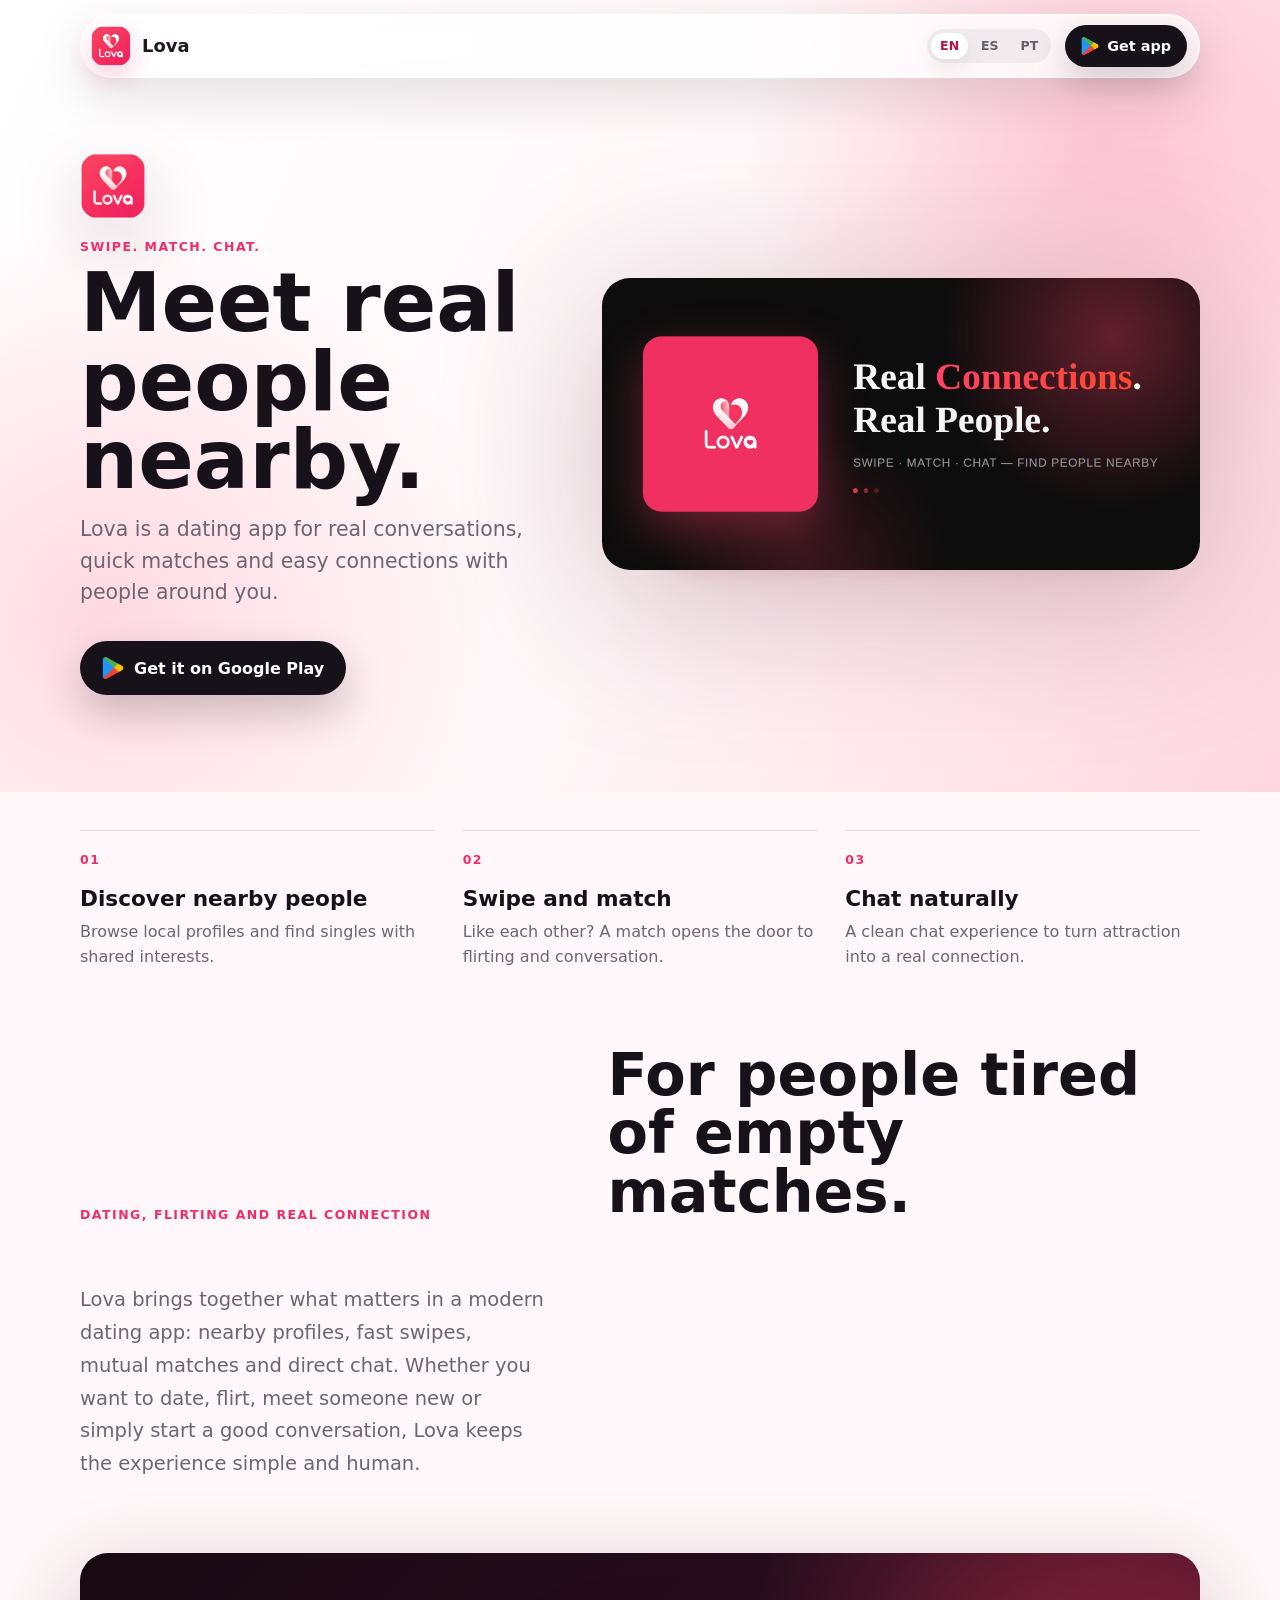
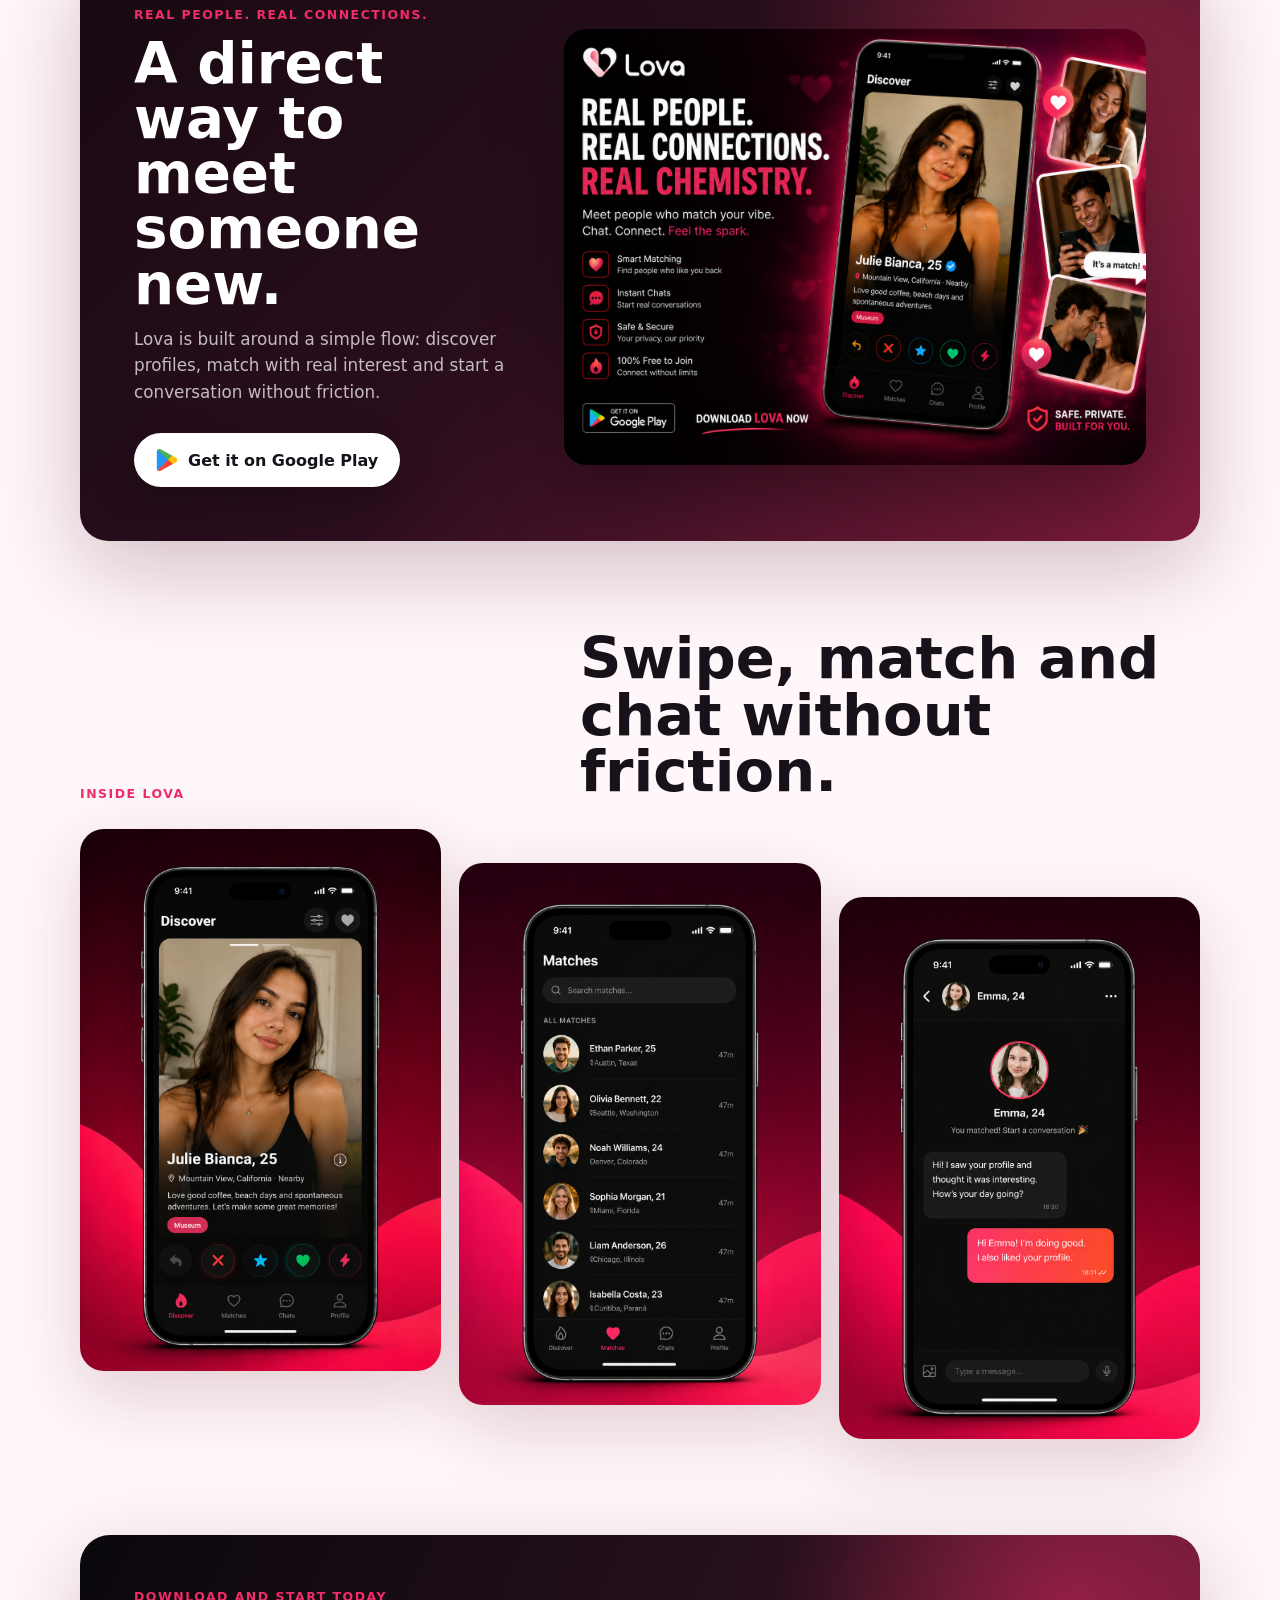
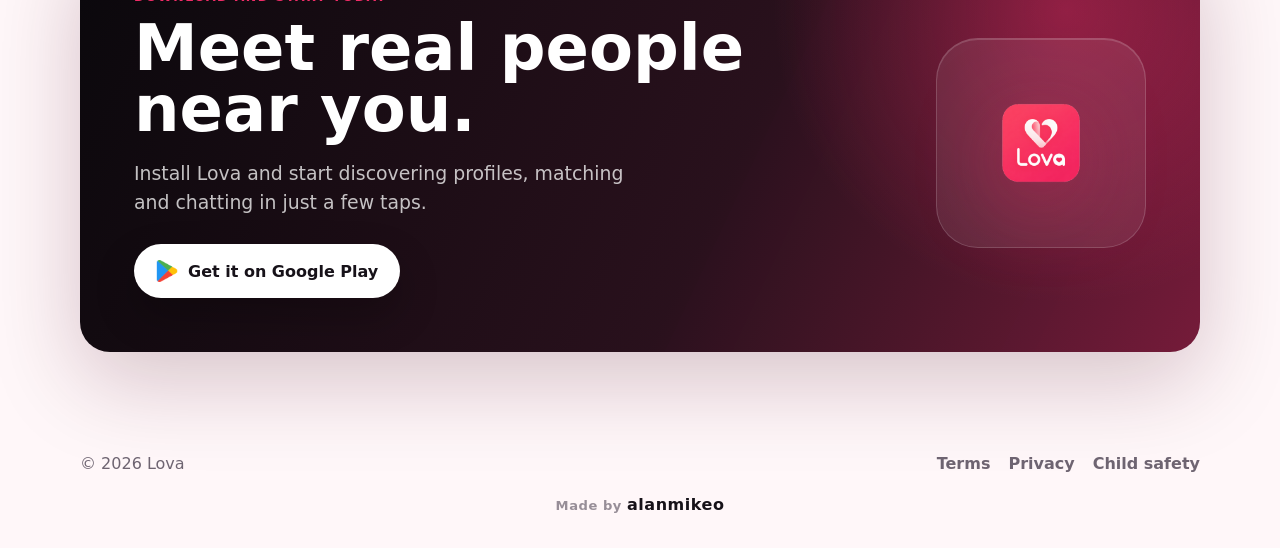
==== index.html @ 3b3c05e1 "first release, seo, clean design and multi-language" ====
<!doctype html>
<html lang="en">
  <head>
    <meta charset="utf-8" />
    <meta name="viewport" content="width=device-width, initial-scale=1" />
    <title>Lova | Dating app to meet people nearby</title>
    <meta
      name="description"
      content="Lova is a dating app to meet people nearby: swipe, match, chat and start real conversations with people who match your vibe."
    />
    <meta name="robots" content="index, follow, max-image-preview:large" />
    <meta name="googlebot" content="index, follow, max-image-preview:large" />
    <meta name="author" content="alanmikeo" />
    <meta name="application-name" content="Lova" />
    <meta name="apple-mobile-web-app-title" content="Lova" />
    <meta name="format-detection" content="telephone=no" />
    <link rel="canonical" href="https://alanmikeo.github.io/lova-dating/" />
    <link rel="alternate" hreflang="x-default" href="https://alanmikeo.github.io/lova-dating/" />
    <link rel="alternate" hreflang="en" href="https://alanmikeo.github.io/lova-dating/" />
    <link rel="alternate" hreflang="es" href="https://alanmikeo.github.io/lova-dating/es/" />
    <link rel="alternate" hreflang="pt-BR" href="https://alanmikeo.github.io/lova-dating/pt-br/" />
    <link rel="sitemap" type="application/xml" href="https://alanmikeo.github.io/lova-dating/sitemap.xml" />
    <link rel="icon" href="lova-imgs/logo.png" />
    <link rel="apple-touch-icon" href="lova-imgs/logo.png" />
    <meta property="og:site_name" content="Lova" />
    <meta property="og:title" content="Lova | Dating app to meet people nearby" />
    <meta
      property="og:description"
      content="A dating app with swipe, match and chat to meet people nearby and start real conversations."
    />
    <meta property="og:url" content="https://alanmikeo.github.io/lova-dating/" />
    <meta property="og:image" content="https://alanmikeo.github.io/lova-dating/lova-imgs/card.png" />
    <meta property="og:image:alt" content="Lova dating app with swipe, match and chat" />
    <meta property="og:locale" content="en_US" />
    <meta property="og:type" content="website" />
    <meta name="twitter:card" content="summary_large_image" />
    <meta name="twitter:title" content="Lova | Dating app to meet people nearby" />
    <meta
      name="twitter:description"
      content="Swipe, match and chat in a dating app built to meet real people nearby."
    />
    <meta name="twitter:image" content="https://alanmikeo.github.io/lova-dating/lova-imgs/card.png" />
    <meta name="theme-color" content="#f22c68" />
    <link rel="stylesheet" href="styles.css" />
    <script type="application/ld+json">
      {
        "@context": "https://schema.org",
        "@graph": [
          {
            "@type": "WebSite",
            "@id": "https://alanmikeo.github.io/lova-dating/#website",
            "url": "https://alanmikeo.github.io/lova-dating/",
            "name": "Lova",
            "inLanguage": "en",
            "description": "Official landing page for Lova, a dating app to meet people nearby."
          },
          {
            "@type": "Organization",
            "@id": "https://alanmikeo.github.io/lova-dating/#organization",
            "name": "Lova",
            "url": "https://alanmikeo.github.io/lova-dating/",
            "logo": "https://alanmikeo.github.io/lova-dating/lova-imgs/logo.png",
            "sameAs": [
              "https://play.google.com/store/apps/details?id=com.alanmikeo.lova"
            ]
          },
          {
            "@type": "SoftwareApplication",
            "@id": "https://alanmikeo.github.io/lova-dating/#app",
            "name": "Lova",
            "operatingSystem": "Android",
            "applicationCategory": "SocialNetworkingApplication",
            "applicationSubCategory": "Dating app",
            "url": "https://alanmikeo.github.io/lova-dating/",
            "downloadUrl": "https://play.google.com/store/apps/details?id=com.alanmikeo.lova",
            "installUrl": "https://play.google.com/store/apps/details?id=com.alanmikeo.lova",
            "image": "https://alanmikeo.github.io/lova-dating/lova-imgs/card.png",
            "screenshot": [
              "https://alanmikeo.github.io/lova-dating/lova-imgs/swipe%20phone.png",
              "https://alanmikeo.github.io/lova-dating/lova-imgs/matches%20phone.png",
              "https://alanmikeo.github.io/lova-dating/lova-imgs/chat%20phone.png"
            ],
            "description": "Lova is a dating app to meet people nearby, swipe, match and chat with people who match your vibe.",
            "keywords": "dating app, relationship app, meet people nearby, swipe, match, chat, flirt, real connections, people nearby",
            "isAccessibleForFree": true,
            "offers": {
              "@type": "Offer",
              "price": "0",
              "priceCurrency": "USD",
              "availability": "https://schema.org/InStock",
              "url": "https://play.google.com/store/apps/details?id=com.alanmikeo.lova"
            },
            "audience": {
              "@type": "PeopleAudience",
              "suggestedMinAge": 18
            }
          },
          {
            "@type": "BreadcrumbList",
            "@id": "https://alanmikeo.github.io/lova-dating/#breadcrumb",
            "itemListElement": [
              {
                "@type": "ListItem",
                "position": 1,
                "name": "Lova",
                "item": "https://alanmikeo.github.io/lova-dating/"
              }
            ]
          }
        ]
      }
    </script>
  </head>
  <body>
    <header class="site-header">
      <div class="nav-shell">
        <div class="brand" aria-label="Lova">
          <img src="lova-imgs/logo.png" alt="Lova" />
          <span>Lova</span>
        </div>

        <nav class="header-languages" aria-label="Language options">
          <span>EN</span>
          <a href="https://alanmikeo.github.io/lova-dating/es/">ES</a>
          <a href="https://alanmikeo.github.io/lova-dating/pt-br/">PT</a>
        </nav>

        <a
          class="header-cta"
          href="https://play.google.com/store/apps/details?id=com.alanmikeo.lova"
          rel="noopener noreferrer"
        >
          <img src="lova-imgs/google-play.png" alt="" />
          <span>Get app</span>
        </a>
      </div>
    </header>

    <main>
      <section class="hero" aria-labelledby="hero-title">
        <div class="hero-inner">
          <div class="hero-content">
            <img class="hero-logo" src="lova-imgs/logo.png" alt="Lova dating app" />
            <p class="eyebrow">Swipe. Match. Chat.</p>
            <h1 id="hero-title">Meet real people nearby.</h1>
            <p class="hero-copy">
              Lova is a dating app for real conversations, quick matches and
              easy connections with people around you.
            </p>

            <div class="hero-actions" aria-label="Primary actions">
              <a
                class="store-button"
                href="https://play.google.com/store/apps/details?id=com.alanmikeo.lova"
                rel="noopener noreferrer"
              >
                <img class="play-mark" src="lova-imgs/google-play.png" alt="" />
                Get it on Google Play
              </a>
            </div>
          </div>

          <div class="hero-showcase" aria-hidden="true">
            <img src="lova-imgs/banner.png" alt="" />
          </div>
        </div>
      </section>

      <section class="proof" aria-label="App overview">
        <div>
          <span>01</span>
          <h2>Discover nearby people</h2>
          <p>Browse local profiles and find singles with shared interests.</p>
        </div>
        <div>
          <span>02</span>
          <h2>Swipe and match</h2>
          <p>Like each other? A match opens the door to flirting and conversation.</p>
        </div>
        <div>
          <span>03</span>
          <h2>Chat naturally</h2>
          <p>A clean chat experience to turn attraction into a real connection.</p>
        </div>
      </section>

      <section class="seo-strip" aria-labelledby="seo-title">
        <p class="eyebrow">Dating, flirting and real connection</p>
        <h2 id="seo-title">For people tired of empty matches.</h2>
        <p>
          Lova brings together what matters in a modern dating app: nearby
          profiles, fast swipes, mutual matches and direct chat. Whether you
          want to date, flirt, meet someone new or simply start a good
          conversation, Lova keeps the experience simple and human.
        </p>
      </section>

      <section class="promo-card" aria-labelledby="promo-title">
        <div class="promo-copy">
          <p class="eyebrow">Real people. Real connections.</p>
          <h2 id="promo-title">A direct way to meet someone new.</h2>
          <p>
            Lova is built around a simple flow: discover profiles, match with
            real interest and start a conversation without friction.
          </p>
          <a
            class="store-button store-button-light"
            href="https://play.google.com/store/apps/details?id=com.alanmikeo.lova"
            rel="noopener noreferrer"
          >
            <img class="play-mark" src="lova-imgs/google-play.png" alt="" />
            Get it on Google Play
          </a>
        </div>

        <img
          class="promo-image"
          src="lova-imgs/card.png"
          alt="Promotional card for Lova, a dating app with swipe, match and chat"
          loading="lazy"
        />
      </section>

      <section class="screens" aria-label="Lova app screens">
        <div class="section-title">
          <p>Inside Lova</p>
          <h2>Swipe, match and chat without friction.</h2>
        </div>

        <div class="screen-row">
          <img src="lova-imgs/swipe phone.png" alt="Swipe screen to discover people nearby on Lova" loading="lazy" />
          <img src="lova-imgs/matches phone.png" alt="Matches screen in the Lova dating app" loading="lazy" />
          <img src="lova-imgs/chat phone.png" alt="Chat screen to talk with matches on Lova" loading="lazy" />
        </div>
      </section>

      <section class="final-cta" aria-labelledby="final-title">
        <div class="final-cta-inner">
          <div class="final-copy">
            <p class="eyebrow">Download and start today</p>
            <h2 id="final-title">Meet real people near you.</h2>
            <p>
              Install Lova and start discovering profiles, matching and
              chatting in just a few taps.
            </p>

            <a
              class="store-button store-button-light"
              href="https://play.google.com/store/apps/details?id=com.alanmikeo.lova"
              rel="noopener noreferrer"
            >
              <img class="play-mark" src="lova-imgs/google-play.png" alt="" />
              Get it on Google Play
            </a>
          </div>

          <div class="final-mark" aria-hidden="true">
            <img src="lova-imgs/nobg.png" alt="" loading="lazy" />
          </div>
        </div>
      </section>
    </main>

    <footer class="site-footer">
      <div class="footer-main">
        <p>© 2026 Lova</p>
        <div class="footer-links">
          <a href="https://alanmikeo.github.io/lova-legal/#terms">Terms</a>
          <a href="https://alanmikeo.github.io/lova-legal/#privacy">Privacy</a>
          <a href="https://alanmikeo.github.io/lova-legal/#child-safety">Child safety</a>
        </div>
      </div>

      <div class="developer-credit">
        <a href="https://alanmikeo.github.io" target="_blank" rel="noopener">
          Made by <span>alanmikeo</span>
        </a>
      </div>

    </footer>
  </body>
</html>
---- styles.css ----
:root {
  color-scheme: light;
  --ink: #171219;
  --muted: #6f6572;
  --paper: #fff7f9;
  --paper-strong: #ffffff;
  --line: rgba(23, 18, 25, 0.12);
  --brand: #f22c68;
  --brand-deep: #b91448;
  --plum: #2a111d;
  --shadow: 0 24px 70px rgba(93, 20, 46, 0.18);
}

* {
  box-sizing: border-box;
}

body {
  margin: 0;
  min-width: 320px;
  background: var(--paper);
  color: var(--ink);
  font-family:
    Inter, ui-sans-serif, system-ui, -apple-system, BlinkMacSystemFont, "Segoe UI",
    sans-serif;
}

img {
  display: block;
  max-width: 100%;
}

a {
  color: inherit;
  text-decoration: none;
}

.site-header {
  position: fixed;
  top: 0;
  right: 0;
  left: 0;
  z-index: 20;
  width: min(1120px, calc(100% - 32px));
  margin: 14px auto 0;
}

.brand,
.nav-shell,
.header-languages,
.header-cta,
.hero-actions,
.footer-main,
.footer-links {
  display: flex;
  align-items: center;
}

.nav-shell {
  justify-content: space-between;
  gap: 14px;
  min-height: 64px;
  padding: 10px 12px 10px 10px;
  border: 1px solid rgba(255, 255, 255, 0.68);
  border-radius: 999px;
  background: rgba(255, 255, 255, 0.78);
  box-shadow:
    0 18px 52px rgba(23, 18, 25, 0.12),
    inset 0 1px 0 rgba(255, 255, 255, 0.72);
  backdrop-filter: blur(22px);
}

.brand {
  gap: 11px;
  color: #211821;
  font-size: 1.12rem;
  font-weight: 900;
  letter-spacing: 0;
  line-height: 1;
}

.brand img {
  width: 40px;
  height: 40px;
  border-radius: 14px;
  box-shadow: 0 10px 26px rgba(242, 44, 104, 0.24);
}

.header-languages {
  gap: 4px;
  margin-left: auto;
  padding: 4px;
  border-radius: 999px;
  background: rgba(23, 18, 25, 0.055);
}

.header-languages a,
.header-languages span {
  min-width: 34px;
  padding: 7px 9px;
  border-radius: 999px;
  color: rgba(33, 24, 33, 0.66);
  font-size: 0.78rem;
  font-weight: 900;
  line-height: 1;
  text-align: center;
}

.header-languages span {
  background: #fff;
  color: var(--brand-deep);
  box-shadow: 0 8px 22px rgba(23, 18, 25, 0.08);
}

.header-languages a:hover {
  color: var(--ink);
  background: rgba(255, 255, 255, 0.58);
}

.header-cta {
  gap: 8px;
  min-height: 42px;
  padding: 0 16px;
  border-radius: 999px;
  background: var(--ink);
  color: #fff;
  font-size: 0.9rem;
  font-weight: 900;
  line-height: 1;
  box-shadow: 0 14px 32px rgba(23, 18, 25, 0.18);
  transition:
    transform 180ms ease,
    background 180ms ease;
}

.header-cta:hover {
  transform: translateY(-1px);
  background: var(--plum);
}

.header-cta img {
  width: 18px;
  height: 18px;
  object-fit: contain;
}

.hero {
  position: relative;
  overflow: hidden;
  background:
    radial-gradient(circle at 86% 18%, rgba(242, 44, 104, 0.2), transparent 28%),
    radial-gradient(circle at 8% 78%, rgba(255, 207, 218, 0.76), transparent 30%),
    linear-gradient(115deg, #fff 0%, #fff7f9 54%, #ffd7e1 100%);
}

.hero-inner {
  position: relative;
  display: grid;
  grid-template-columns: minmax(0, 0.86fr) minmax(420px, 1.14fr);
  gap: clamp(34px, 5.5vw, 78px);
  align-items: center;
  width: min(1120px, calc(100% - 32px));
  min-height: 88svh;
  margin: 0 auto;
  padding: 120px 0 64px;
}

.hero-content {
  position: relative;
  z-index: 2;
}

.hero-logo {
  width: 66px;
  height: 66px;
  margin-bottom: 20px;
  border-radius: 20px;
  box-shadow: var(--shadow);
}

.eyebrow,
.proof span,
.section-title p {
  margin: 0;
  color: var(--brand);
  font-size: 0.78rem;
  font-weight: 900;
  letter-spacing: 0.12em;
  text-transform: uppercase;
}

.hero h1 {
  margin: 10px 0 14px;
  max-width: 650px;
  font-size: clamp(3.2rem, 6.4vw, 5.65rem);
  line-height: 0.96;
  letter-spacing: 0;
}

.hero-copy {
  max-width: 500px;
  margin: 0;
  color: var(--muted);
  font-size: clamp(1.04rem, 1.8vw, 1.28rem);
  line-height: 1.55;
}

.hero-showcase {
  position: relative;
  z-index: 1;
  justify-self: end;
  width: min(700px, 100%);
}

.hero-showcase::before {
  position: absolute;
  inset: 8% 4% 0 10%;
  z-index: -1;
  border-radius: 34px;
  background: linear-gradient(135deg, rgba(242, 44, 104, 0.22), rgba(23, 18, 25, 0.06));
  filter: blur(10px);
  content: "";
}

.hero-showcase img {
  width: 100%;
  border-radius: 28px;
  filter: drop-shadow(0 30px 80px rgba(67, 8, 31, 0.24));
}

.hero-actions {
  flex-wrap: wrap;
  gap: 16px;
  margin-top: 32px;
}

.store-button {
  display: inline-flex;
  align-items: center;
  justify-content: center;
  gap: 10px;
  min-height: 54px;
  padding: 0 22px;
  border-radius: 999px;
  background: var(--ink);
  color: #fff;
  font-weight: 850;
  box-shadow: 0 18px 42px rgba(23, 18, 25, 0.22);
  transition:
    transform 180ms ease,
    background 180ms ease;
}

.store-button:hover {
  transform: translateY(-2px);
  background: var(--plum);
}

.play-mark {
  width: 22px;
  height: 22px;
  object-fit: contain;
}

.proof,
.seo-strip,
.promo-card,
.screens,
.site-footer {
  width: min(1120px, calc(100% - 32px));
  margin: 0 auto;
}

.proof {
  display: grid;
  grid-template-columns: repeat(3, minmax(0, 1fr));
  gap: 28px;
  padding: 38px 0 64px;
}

.proof div {
  border-top: 1px solid var(--line);
  padding-top: 18px;
}

.proof h2 {
  margin: 18px 0 8px;
  font-size: 1.35rem;
  letter-spacing: 0;
}

.proof p {
  margin: 0;
  color: var(--muted);
  line-height: 1.58;
}

.seo-strip {
  display: grid;
  grid-template-columns: minmax(0, 0.88fr) minmax(0, 1.12fr);
  gap: clamp(24px, 5vw, 62px);
  align-items: end;
  padding: 0 0 72px;
}

.seo-strip h2 {
  margin: 12px 0 0;
  font-size: clamp(2.1rem, 4.6vw, 4.35rem);
  line-height: 1;
  letter-spacing: 0;
}

.seo-strip p:last-child {
  margin: 0;
  color: var(--muted);
  font-size: clamp(1.02rem, 1.8vw, 1.22rem);
  line-height: 1.68;
}

.promo-card {
  display: grid;
  grid-template-columns: minmax(0, 0.78fr) minmax(0, 1.22fr);
  gap: clamp(28px, 5vw, 58px);
  align-items: center;
  margin-bottom: 72px;
  padding: clamp(28px, 5vw, 54px);
  overflow: hidden;
  border-radius: 28px;
  background:
    radial-gradient(circle at 88% 24%, rgba(255, 65, 105, 0.36), transparent 30%),
    linear-gradient(135deg, #170912 0%, #2a0e1d 48%, #f22c68 170%);
  color: #fff;
  box-shadow: 0 28px 90px rgba(67, 8, 31, 0.24);
}

.promo-copy {
  position: relative;
  z-index: 1;
}

.promo-copy h2 {
  max-width: 420px;
  margin: 14px 0 14px;
  font-size: clamp(2.2rem, 4.4vw, 4.25rem);
  line-height: 0.98;
  letter-spacing: 0;
}

.promo-copy p:not(.eyebrow) {
  max-width: 430px;
  margin: 0 0 28px;
  color: rgba(255, 255, 255, 0.72);
  font-size: 1.05rem;
  line-height: 1.58;
}

.store-button-light {
  background: #fff;
  color: var(--ink);
  box-shadow: 0 18px 42px rgba(0, 0, 0, 0.24);
}

.store-button-light:hover {
  background: #fff7f9;
}

.promo-image {
  width: 100%;
  border-radius: 22px;
  box-shadow: 0 30px 80px rgba(0, 0, 0, 0.32);
}

.screens {
  padding: 18px 0 78px;
}

.section-title {
  display: flex;
  align-items: end;
  justify-content: space-between;
  gap: 32px;
  margin-bottom: 28px;
}

.section-title h2 {
  max-width: 620px;
  margin: 0;
  font-size: clamp(2.2rem, 4.5vw, 4.4rem);
  line-height: 0.98;
  letter-spacing: 0;
}

.screen-row {
  display: grid;
  grid-template-columns: repeat(3, minmax(0, 1fr));
  gap: 18px;
}

.screen-row img {
  width: 100%;
  aspect-ratio: 2 / 3;
  border-radius: 24px;
  object-fit: cover;
  box-shadow: var(--shadow);
}

.screen-row img:nth-child(2) {
  margin-top: 34px;
}

.screen-row img:nth-child(3) {
  margin-top: 68px;
}

.final-cta {
  position: relative;
  overflow: hidden;
  width: min(1120px, calc(100% - 32px));
  margin: 18px auto 72px;
  border-radius: 30px;
  background:
    radial-gradient(circle at 88% 18%, rgba(242, 44, 104, 0.42), transparent 28%),
    linear-gradient(115deg, rgba(10, 8, 12, 0.98) 0%, rgba(42, 17, 29, 0.98) 58%, rgba(242, 44, 104, 0.84) 150%),
    #171219;
  color: #fff;
  box-shadow: 0 28px 90px rgba(67, 8, 31, 0.22);
}

.final-cta-inner {
  display: grid;
  grid-template-columns: minmax(0, 1fr) 220px;
  gap: clamp(22px, 4vw, 48px);
  align-items: center;
  padding: clamp(28px, 5vw, 54px);
}

.final-copy {
  position: relative;
  z-index: 1;
}

.final-copy h2 {
  max-width: 680px;
  margin: 14px 0 18px;
  font-size: clamp(2.35rem, 5vw, 4.8rem);
  line-height: 0.96;
  letter-spacing: 0;
}

.final-copy p:not(.eyebrow) {
  max-width: 520px;
  margin: 0 0 26px;
  color: rgba(255, 255, 255, 0.75);
  font-size: clamp(1rem, 1.7vw, 1.18rem);
  line-height: 1.58;
}

.final-mark {
  display: grid;
  place-items: center;
  justify-self: end;
  width: 210px;
  aspect-ratio: 1;
  border: 1px solid rgba(255, 255, 255, 0.16);
  border-radius: 42px;
  background: rgba(255, 255, 255, 0.08);
  box-shadow: inset 0 1px 0 rgba(255, 255, 255, 0.16);
}

.final-mark img {
  width: 78%;
  filter: drop-shadow(0 18px 42px rgba(242, 44, 104, 0.34));
}

.footer-main {
  display: flex;
  align-items: center;
  justify-content: space-between;
  gap: 18px;
}

.site-footer {
  padding: 30px 0 34px;
  color: var(--muted);
}

.footer-main p {
  margin: 0;
}

.footer-links {
  gap: 18px;
  flex-wrap: wrap;
  justify-content: flex-end;
}

.footer-links a {
  color: var(--muted);
  font-weight: 760;
}

.footer-links a:hover,
.developer-credit a:hover span {
  color: var(--ink);
}

.developer-credit {
  margin-top: 22px;
  text-align: center;
}

.developer-credit a {
  color: rgba(111, 101, 114, 0.72);
  font-size: 0.82rem;
  font-weight: 650;
  letter-spacing: 0.04em;
}

.developer-credit span {
  color: var(--ink);
  font-size: medium;
  font-weight: 850;
}

@media (max-width: 860px) {
  .site-header {
    width: min(100% - 24px, 1120px);
    margin-top: 12px;
  }

  .nav-shell {
    gap: 10px;
  }

  .hero-inner {
    grid-template-columns: 1fr;
    gap: 38px;
    min-height: auto;
    padding: 118px 0 58px;
  }

  .hero-showcase {
    justify-self: center;
    width: min(680px, 100%);
  }

  .proof,
  .seo-strip,
  .promo-card,
  .screen-row {
    grid-template-columns: 1fr;
  }

  .proof {
    gap: 22px;
    padding-bottom: 48px;
  }

  .seo-strip {
    padding-bottom: 48px;
  }

  .section-title {
    display: block;
  }

  .section-title p {
    margin-bottom: 12px;
  }

  .promo-card {
    margin-bottom: 54px;
  }

  .screen-row img,
  .screen-row img:nth-child(2),
  .screen-row img:nth-child(3) {
    max-width: 420px;
    margin: 0 auto;
  }

  .final-cta-inner {
    grid-template-columns: 1fr;
  }

  .final-mark {
    justify-self: center;
    width: min(220px, 72%);
  }
}

@media (max-width: 520px) {
  .site-header {
    width: min(100% - 16px, 1120px);
    margin-top: 8px;
  }

  .nav-shell {
    min-height: 54px;
    padding: 8px;
    gap: 8px;
  }

  .brand {
    gap: 8px;
    font-size: 0.96rem;
  }

  .brand img {
    width: 34px;
    height: 34px;
    border-radius: 12px;
  }

  .header-languages {
    gap: 2px;
    padding: 3px;
  }

  .header-languages a,
  .header-languages span {
    min-width: 28px;
    padding: 6px 7px;
    font-size: 0.72rem;
  }

  .header-cta {
    min-height: 38px;
    padding: 0 11px;
    font-size: 0.78rem;
  }

  .header-cta img {
    display: none;
  }

  .hero-inner,
  .proof,
  .seo-strip,
  .promo-card,
  .screens,
  .site-footer {
    width: min(100% - 24px, 1120px);
  }

  .hero-logo {
    width: 62px;
    height: 62px;
    border-radius: 18px;
  }

  .hero h1 {
    font-size: clamp(3.15rem, 15vw, 5rem);
  }

  .hero-copy {
    max-width: 330px;
    font-size: 1.02rem;
  }

  .store-button {
    width: 100%;
  }

  .screens {
    padding-bottom: 52px;
  }

  .promo-card {
    border-radius: 22px;
    padding: 24px;
  }

  .promo-copy p:not(.eyebrow) {
    font-size: 1rem;
  }

  .store-button-light {
    width: 100%;
  }

  .final-cta {
    width: min(100% - 24px, 1120px);
    margin-bottom: 48px;
    border-radius: 24px;
  }

  .final-cta-inner {
    padding: 24px;
  }

  .final-mark {
    width: min(180px, 74%);
    border-radius: 32px;
  }

  .footer-main {
    align-items: flex-start;
    flex-direction: column;
  }

  .footer-links {
    justify-content: flex-start;
  }
}
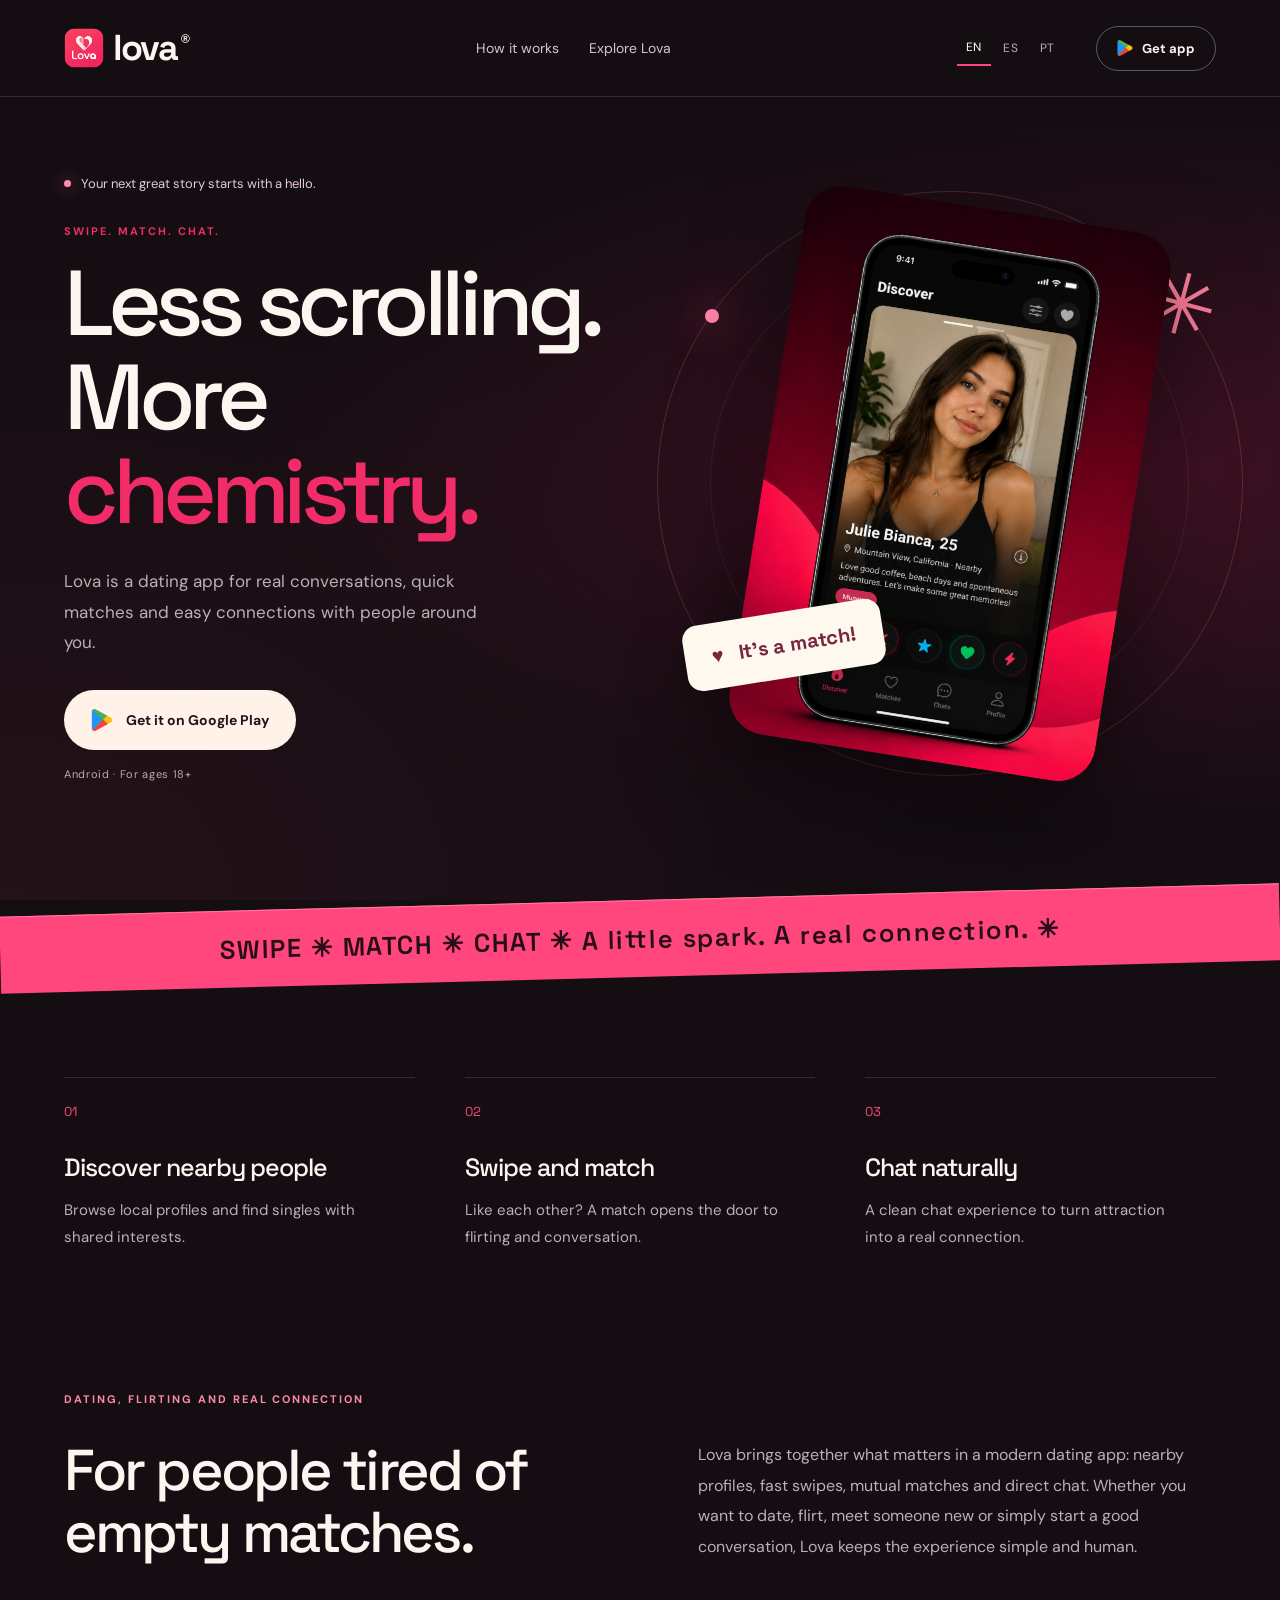
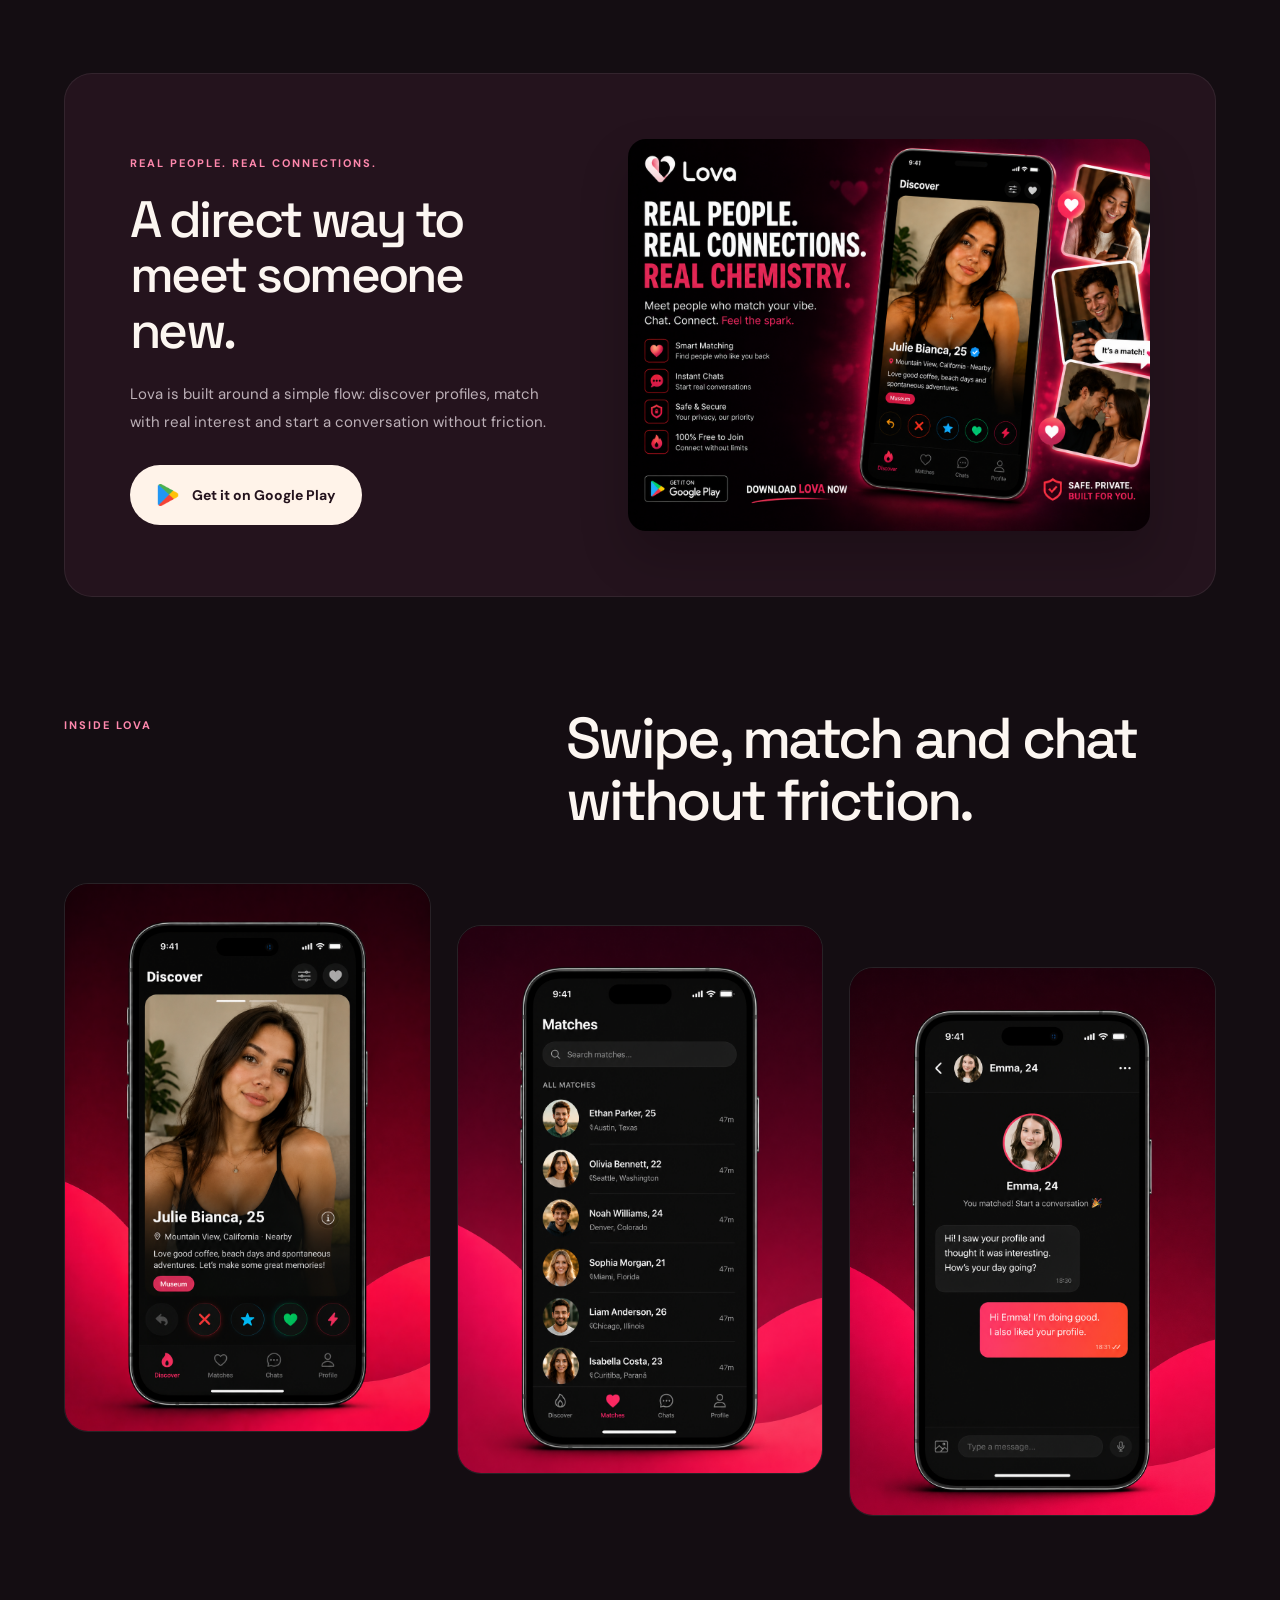
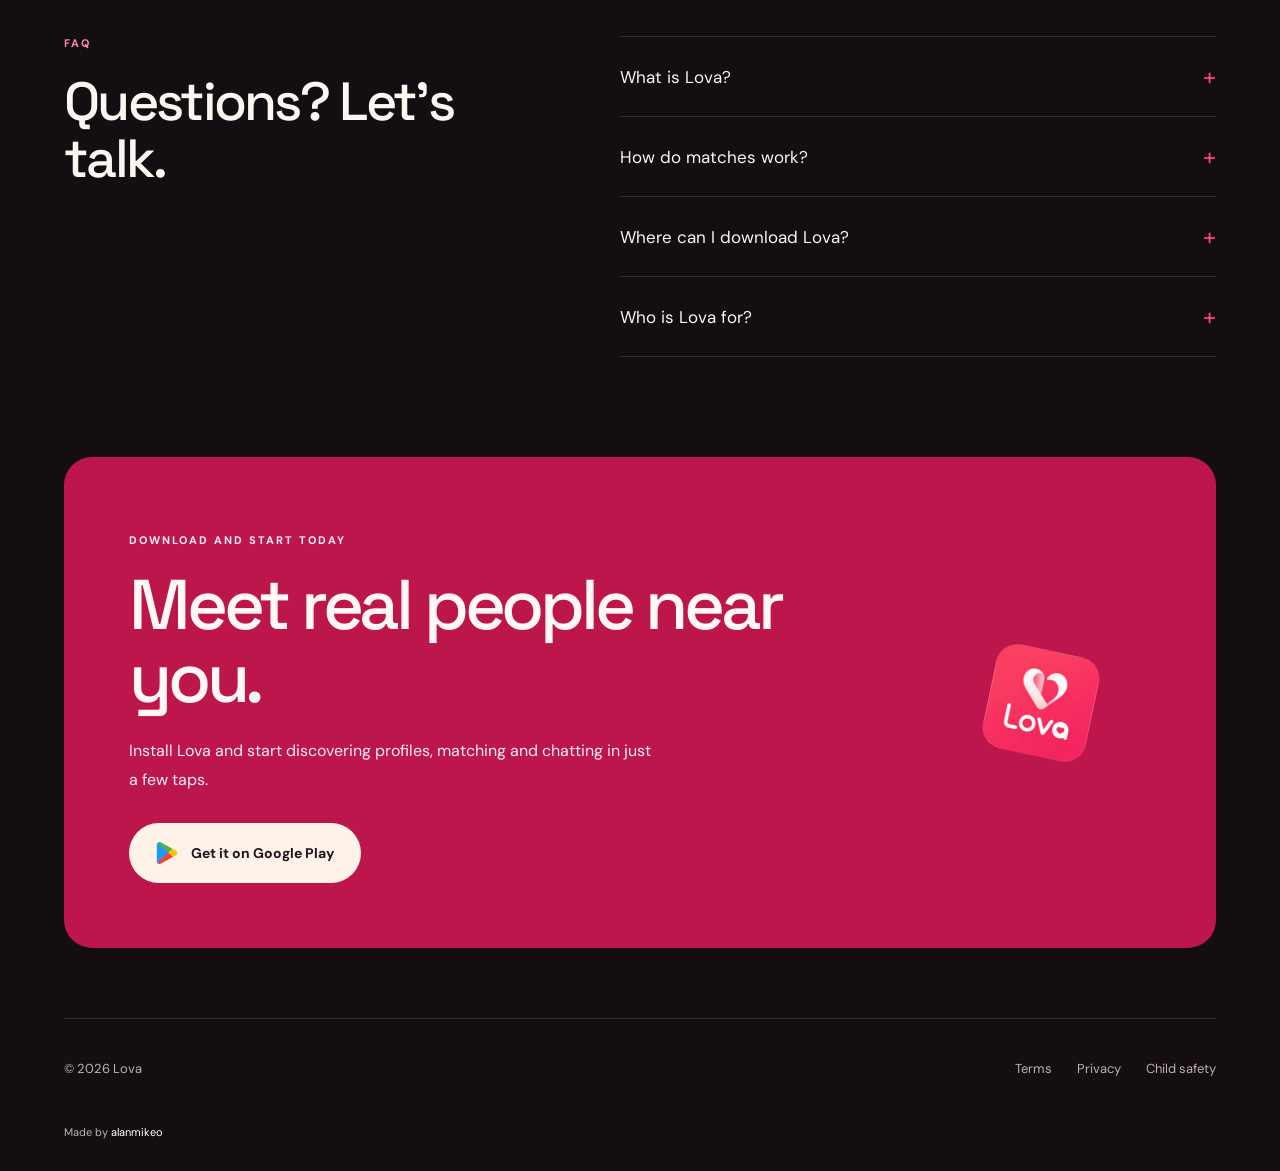
==== commit 5f2b74a8: "new style - real landingpage and SEO" ====
--- a/index.html
+++ b/index.html
@@ -42,87 +42,138 @@
     <meta name="twitter:image" content="https://alanmikeo.github.io/lova-dating/lova-imgs/card.png" />
     <meta name="theme-color" content="#f22c68" />
     <link rel="stylesheet" href="styles.css" />
-    <script type="application/ld+json">
-      {
-        "@context": "https://schema.org",
-        "@graph": [
-          {
-            "@type": "WebSite",
-            "@id": "https://alanmikeo.github.io/lova-dating/#website",
-            "url": "https://alanmikeo.github.io/lova-dating/",
-            "name": "Lova",
-            "inLanguage": "en",
-            "description": "Official landing page for Lova, a dating app to meet people nearby."
-          },
-          {
-            "@type": "Organization",
-            "@id": "https://alanmikeo.github.io/lova-dating/#organization",
-            "name": "Lova",
-            "url": "https://alanmikeo.github.io/lova-dating/",
-            "logo": "https://alanmikeo.github.io/lova-dating/lova-imgs/logo.png",
-            "sameAs": [
-              "https://play.google.com/store/apps/details?id=com.alanmikeo.lova"
-            ]
-          },
-          {
-            "@type": "SoftwareApplication",
-            "@id": "https://alanmikeo.github.io/lova-dating/#app",
-            "name": "Lova",
-            "operatingSystem": "Android",
-            "applicationCategory": "SocialNetworkingApplication",
-            "applicationSubCategory": "Dating app",
-            "url": "https://alanmikeo.github.io/lova-dating/",
-            "downloadUrl": "https://play.google.com/store/apps/details?id=com.alanmikeo.lova",
-            "installUrl": "https://play.google.com/store/apps/details?id=com.alanmikeo.lova",
-            "image": "https://alanmikeo.github.io/lova-dating/lova-imgs/card.png",
-            "screenshot": [
-              "https://alanmikeo.github.io/lova-dating/lova-imgs/swipe%20phone.png",
-              "https://alanmikeo.github.io/lova-dating/lova-imgs/matches%20phone.png",
-              "https://alanmikeo.github.io/lova-dating/lova-imgs/chat%20phone.png"
-            ],
-            "description": "Lova is a dating app to meet people nearby, swipe, match and chat with people who match your vibe.",
-            "keywords": "dating app, relationship app, meet people nearby, swipe, match, chat, flirt, real connections, people nearby",
-            "isAccessibleForFree": true,
-            "offers": {
-              "@type": "Offer",
-              "price": "0",
-              "priceCurrency": "USD",
-              "availability": "https://schema.org/InStock",
-              "url": "https://play.google.com/store/apps/details?id=com.alanmikeo.lova"
-            },
-            "audience": {
-              "@type": "PeopleAudience",
-              "suggestedMinAge": 18
-            }
-          },
-          {
-            "@type": "BreadcrumbList",
-            "@id": "https://alanmikeo.github.io/lova-dating/#breadcrumb",
-            "itemListElement": [
-              {
-                "@type": "ListItem",
-                "position": 1,
-                "name": "Lova",
-                "item": "https://alanmikeo.github.io/lova-dating/"
-              }
-            ]
+    <script type="application/ld+json">{
+  "@context": "https://schema.org",
+  "@graph": [
+    {
+      "@type": "WebSite",
+      "@id": "https://alanmikeo.github.io/lova-dating/#website",
+      "url": "https://alanmikeo.github.io/lova-dating/",
+      "name": "Lova",
+      "inLanguage": "en",
+      "description": "Official landing page for Lova, a dating app to meet people nearby."
+    },
+    {
+      "@type": "Organization",
+      "@id": "https://alanmikeo.github.io/lova-dating/#organization",
+      "name": "Lova",
+      "url": "https://alanmikeo.github.io/lova-dating/",
+      "logo": "https://alanmikeo.github.io/lova-dating/lova-imgs/logo.png",
+      "sameAs": [
+        "https://play.google.com/store/apps/details?id=com.alanmikeo.lova"
+      ]
+    },
+    {
+      "@type": "SoftwareApplication",
+      "@id": "https://alanmikeo.github.io/lova-dating/#app",
+      "name": "Lova",
+      "operatingSystem": "Android",
+      "applicationCategory": "SocialNetworkingApplication",
+      "applicationSubCategory": "Dating app",
+      "url": "https://alanmikeo.github.io/lova-dating/",
+      "downloadUrl": "https://play.google.com/store/apps/details?id=com.alanmikeo.lova",
+      "installUrl": "https://play.google.com/store/apps/details?id=com.alanmikeo.lova",
+      "image": "https://alanmikeo.github.io/lova-dating/lova-imgs/card.png",
+      "screenshot": [
+        "https://alanmikeo.github.io/lova-dating/lova-imgs/swipe%20phone.png",
+        "https://alanmikeo.github.io/lova-dating/lova-imgs/matches%20phone.png",
+        "https://alanmikeo.github.io/lova-dating/lova-imgs/chat%20phone.png"
+      ],
+      "description": "Lova is a dating app to meet people nearby, swipe, match and chat with people who match your vibe.",
+      "keywords": "dating app, relationship app, meet people nearby, swipe, match, chat, flirt, real connections, people nearby",
+      "isAccessibleForFree": true,
+      "offers": {
+        "@type": "Offer",
+        "price": "0",
+        "priceCurrency": "USD",
+        "availability": "https://schema.org/InStock",
+        "url": "https://play.google.com/store/apps/details?id=com.alanmikeo.lova"
+      },
+      "audience": {
+        "@type": "PeopleAudience",
+        "suggestedMinAge": 18
+      }
+    },
+    {
+      "@type": "BreadcrumbList",
+      "@id": "https://alanmikeo.github.io/lova-dating/#breadcrumb",
+      "itemListElement": [
+        {
+          "@type": "ListItem",
+          "position": 1,
+          "name": "Lova",
+          "item": "https://alanmikeo.github.io/lova-dating/"
+        }
+      ]
+    },
+    {
+      "@type": "WebPage",
+      "@id": "https://alanmikeo.github.io/lova-dating/#webpage",
+      "url": "https://alanmikeo.github.io/lova-dating/",
+      "name": "Lova | Dating app to meet people nearby",
+      "inLanguage": "en",
+      "isPartOf": {
+        "@id": "https://alanmikeo.github.io/lova-dating/#website"
+      }
+    },
+    {
+      "@type": "FAQPage",
+      "@id": "https://alanmikeo.github.io/lova-dating/#faq",
+      "inLanguage": "en",
+      "mainEntity": [
+        {
+          "@type": "Question",
+          "name": "What is Lova?",
+          "acceptedAnswer": {
+            "@type": "Answer",
+            "text": "Lova is a dating app to discover people nearby, match through mutual interest and start a conversation."
           }
-        ]
-      }
-    </script>
+        },
+        {
+          "@type": "Question",
+          "name": "How do matches work?",
+          "acceptedAnswer": {
+            "@type": "Answer",
+            "text": "Discover profiles and show your interest. When the interest is mutual, you can start chatting."
+          }
+        },
+        {
+          "@type": "Question",
+          "name": "Where can I download Lova?",
+          "acceptedAnswer": {
+            "@type": "Answer",
+            "text": "Lova is available for Android on Google Play. Use any download button on this page."
+          }
+        },
+        {
+          "@type": "Question",
+          "name": "Who is Lova for?",
+          "acceptedAnswer": {
+            "@type": "Answer",
+            "text": "Lova is intended for adults aged 18 and over."
+          }
+        }
+      ]
+    }
+  ]
+}</script>
+  <link rel="preconnect" href="https://fonts.googleapis.com" />
+<link rel="preconnect" href="https://fonts.gstatic.com" crossorigin />
+<link href="https://fonts.googleapis.com/css2?family=DM+Sans:wght@400;500;600;700&family=Space+Grotesk:wght@400;500;600;700&display=swap" rel="stylesheet" />
+    <script src="navigation.js" defer></script>
   </head>
-  <body>
+  <body><a class="skip-link" href="#main">Skip to content</a>
     <header class="site-header">
       <div class="nav-shell">
-        <div class="brand" aria-label="Lova">
-          <img src="lova-imgs/logo.png" alt="Lova" />
-          <span>Lova</span>
-        </div>
-
-        <nav class="header-languages" aria-label="Language options">
-          <span>EN</span>
-          <a href="https://alanmikeo.github.io/lova-dating/es/">ES</a>
-          <a href="https://alanmikeo.github.io/lova-dating/pt-br/">PT</a>
+        <a class="brand" href="#" aria-label="Lova">
+          <img src="lova-imgs/logo.png" alt="Lova" width="1254" height="1254" />
+          <span>lova<span class="brand-dot">®</span></span>
+        </a>
+
+        <nav class="section-nav" aria-label="Explore Lova"><a href="#how">How it works</a><a href="#screens">Explore Lova</a></nav><nav class="header-languages" aria-label="Language options">
+          <span aria-current="page">EN</span>
+          <a href="es/">ES</a>
+          <a href="pt-br/">PT</a>
         </nav>
 
         <a
@@ -130,19 +181,19 @@
           href="https://play.google.com/store/apps/details?id=com.alanmikeo.lova"
           rel="noopener noreferrer"
         >
-          <img src="lova-imgs/google-play.png" alt="" />
+          <img src="lova-imgs/google-play.png" alt="" width="512" height="512" />
           <span>Get app</span>
         </a>
       </div>
     </header>
 
-    <main>
+    <main id="main">
       <section class="hero" aria-labelledby="hero-title">
         <div class="hero-inner">
           <div class="hero-content">
-            <img class="hero-logo" src="lova-imgs/logo.png" alt="Lova dating app" />
+            <p class="hero-kicker"><span></span>Your next great story starts with a hello.</p>
             <p class="eyebrow">Swipe. Match. Chat.</p>
-            <h1 id="hero-title">Meet real people nearby.</h1>
+            <h1 id="hero-title">Less scrolling.<br>More <em>chemistry.</em></h1>
             <p class="hero-copy">
               Lova is a dating app for real conversations, quick matches and
               easy connections with people around you.
@@ -150,23 +201,22 @@
 
             <div class="hero-actions" aria-label="Primary actions">
               <a
-                class="store-button"
+                class="store-button store-button-light"
                 href="https://play.google.com/store/apps/details?id=com.alanmikeo.lova"
                 rel="noopener noreferrer"
               >
-                <img class="play-mark" src="lova-imgs/google-play.png" alt="" />
+                <img class="play-mark" src="lova-imgs/google-play.png" alt="" width="512" height="512" />
                 Get it on Google Play
               </a>
-            </div>
+            </div><p class="download-note">Android · For ages 18+</p>
           </div>
 
-          <div class="hero-showcase" aria-hidden="true">
-            <img src="lova-imgs/banner.png" alt="" />
+          <div class="hero-showcase" aria-hidden="true"><div class="orbit orbit-one"></div><div class="orbit orbit-two"></div><span class="spark-symbol">✳</span><img src="lova-imgs/swipe phone.png" alt="" fetchpriority="high" width="1024" height="1536" /><span class="match-label">♥ &nbsp; It’s a match!</span>
           </div>
         </div>
       </section>
 
-      <section class="proof" aria-label="App overview">
+      <div class="marquee" aria-hidden="true"><span>SWIPE ✳ MATCH ✳ CHAT ✳ A little spark. A real connection. ✳</span></div><section id="how" class="proof" aria-label="App overview">
         <div>
           <span>01</span>
           <h2>Discover nearby people</h2>
@@ -208,7 +258,7 @@
             href="https://play.google.com/store/apps/details?id=com.alanmikeo.lova"
             rel="noopener noreferrer"
           >
-            <img class="play-mark" src="lova-imgs/google-play.png" alt="" />
+            <img class="play-mark" src="lova-imgs/google-play.png" alt="" width="512" height="512" />
             Get it on Google Play
           </a>
         </div>
@@ -218,23 +268,23 @@
           src="lova-imgs/card.png"
           alt="Promotional card for Lova, a dating app with swipe, match and chat"
           loading="lazy"
-        />
-      </section>
-
-      <section class="screens" aria-label="Lova app screens">
+        width="1448" height="1086" />
+      </section>
+
+      <section id="screens" class="screens" aria-label="Lova app screens">
         <div class="section-title">
           <p>Inside Lova</p>
           <h2>Swipe, match and chat without friction.</h2>
         </div>
 
         <div class="screen-row">
-          <img src="lova-imgs/swipe phone.png" alt="Swipe screen to discover people nearby on Lova" loading="lazy" />
-          <img src="lova-imgs/matches phone.png" alt="Matches screen in the Lova dating app" loading="lazy" />
-          <img src="lova-imgs/chat phone.png" alt="Chat screen to talk with matches on Lova" loading="lazy" />
-        </div>
-      </section>
-
-      <section class="final-cta" aria-labelledby="final-title">
+          <img src="lova-imgs/swipe phone.png" alt="Swipe screen to discover people nearby on Lova" loading="lazy" width="1024" height="1536" />
+          <img src="lova-imgs/matches phone.png" alt="Matches screen in the Lova dating app" loading="lazy" width="1024" height="1536" />
+          <img src="lova-imgs/chat phone.png" alt="Chat screen to talk with matches on Lova" loading="lazy" width="1024" height="1536" />
+        </div>
+      </section>
+
+      <section class="faq" aria-labelledby="faq-title"><p class="eyebrow">FAQ</p><h2 id="faq-title">Questions? Let’s talk.</h2><details><summary>What is Lova?<span aria-hidden="true">+</span></summary><p>Lova is a dating app to discover people nearby, match through mutual interest and start a conversation.</p></details><details><summary>How do matches work?<span aria-hidden="true">+</span></summary><p>Discover profiles and show your interest. When the interest is mutual, you can start chatting.</p></details><details><summary>Where can I download Lova?<span aria-hidden="true">+</span></summary><p>Lova is available for Android on Google Play. Use any download button on this page.</p></details><details><summary>Who is Lova for?<span aria-hidden="true">+</span></summary><p>Lova is intended for adults aged 18 and over.</p></details></section><section class="final-cta" aria-labelledby="final-title">
         <div class="final-cta-inner">
           <div class="final-copy">
             <p class="eyebrow">Download and start today</p>
@@ -249,13 +299,13 @@
               href="https://play.google.com/store/apps/details?id=com.alanmikeo.lova"
               rel="noopener noreferrer"
             >
-              <img class="play-mark" src="lova-imgs/google-play.png" alt="" />
+              <img class="play-mark" src="lova-imgs/google-play.png" alt="" width="512" height="512" />
               Get it on Google Play
             </a>
           </div>
 
           <div class="final-mark" aria-hidden="true">
-            <img src="lova-imgs/nobg.png" alt="" loading="lazy" />
+            <img src="lova-imgs/nobg.png" alt="" loading="lazy" width="1024" height="1024" />
           </div>
         </div>
       </section>
--- a/styles.css
+++ b/styles.css
@@ -1,705 +1,792 @@
 :root {
-  color-scheme: light;
-  --ink: #171219;
-  --muted: #6f6572;
-  --paper: #fff7f9;
-  --paper-strong: #ffffff;
-  --line: rgba(23, 18, 25, 0.12);
-  --brand: #f22c68;
-  --brand-deep: #b91448;
-  --plum: #2a111d;
-  --shadow: 0 24px 70px rgba(93, 20, 46, 0.18);
-}
-
+  color-scheme:dark;
+  --ink:#fcf6f1;
+  --muted:#bcb0b7;
+  --paper:#140d12;
+  --brand:#ff467d;
+  --line:#ffffff20;
+  --plum:#301622
+}
 * {
-  box-sizing: border-box;
-}
-
+  box-sizing:border-box
+}
+html {
+  scroll-behavior:smooth;
+  scroll-padding-top:110px
+}
 body {
-  margin: 0;
-  min-width: 320px;
-  background: var(--paper);
-  color: var(--ink);
-  font-family:
-    Inter, ui-sans-serif, system-ui, -apple-system, BlinkMacSystemFont, "Segoe UI",
-    sans-serif;
-}
-
+  margin:0;
+  background:var(--paper);
+  color:var(--ink);
+  font-family:'DM Sans',sans-serif;
+  min-width:320px
+}
+a {
+  color:inherit;
+  text-decoration:none
+}
 img {
-  display: block;
-  max-width: 100%;
-}
-
-a {
-  color: inherit;
-  text-decoration: none;
-}
-
+  display:block;
+  max-width:100%;
+  height:auto
+}
+h1,h2,h3,.brand {
+  font-family:'Space Grotesk',sans-serif
+}
+a,summary {
+   -webkit-tap-highlight-color:transparent
+}
+a:focus-visible,summary:focus-visible {
+  outline:3px solid #ffb4cc;
+  outline-offset:6px
+}
+::selection {
+  background:var(--brand);
+  color:#fff
+}
+.skip-link {
+  position:fixed;
+  left:20px;
+  top:-100px;
+  background:white;
+  color:#141014;
+  padding:14px;
+  z-index:99
+}
+.skip-link:focus {
+  top:15px
+}
 .site-header {
-  position: fixed;
-  top: 0;
-  right: 0;
-  left: 0;
-  z-index: 20;
-  width: min(1120px, calc(100% - 32px));
-  margin: 14px auto 0;
-}
-
-.brand,
-.nav-shell,
-.header-languages,
-.header-cta,
-.hero-actions,
-.footer-main,
+  position:absolute;
+  top:0;
+  left:0;
+  right:0;
+  z-index:10;
+  border-bottom:1px solid var(--line)
+}
+.nav-shell {
+  max-width:1480px;
+  margin:auto;
+  height:96px;
+  padding:0 5%;
+  display:flex;
+  align-items:center;
+  gap:32px
+}
+.brand {
+  display:flex;
+  align-items:center;
+  gap:9px;
+  font-size:36px;
+  font-weight:700;
+  letter-spacing:-2px
+}
+.brand img {
+  width:40px;
+  height:40px;
+  border-radius:12px
+}
+.brand-dot {
+  font-family:sans-serif;
+  font-size:12px;
+  vertical-align:top;
+  display:inline-block;
+  margin:7px 0 0 4px;
+  letter-spacing:0
+}
+.section-nav {
+  display:flex;
+  gap:30px;
+  margin:auto;
+  font-size:14px;
+  color:#d4c7ce
+}
+.section-nav a:hover,.footer-links a:hover {
+  color:var(--brand)
+}
+.header-languages {
+  display:flex;
+  gap:3px;
+  align-items:center
+}
+.header-languages a,.header-languages span {
+  font-size:12px;
+  letter-spacing:.06em;
+  padding:9px;
+  color:#bdb0b8
+}
+.header-languages span {
+  color:white;
+  border-bottom:2px solid var(--brand)
+}
+.header-cta {
+  display:flex;
+  align-items:center;
+  gap:9px;
+  border:1px solid #ffffff50;
+  padding:13px 20px;
+  border-radius:100px;
+  font-size:13px;
+  font-weight:700
+}
+.header-cta img {
+  width:16px;
+  height:16px;
+  object-fit:contain
+}
+.header-cta:hover {
+  background:#ffffff15
+}
+.hero {
+  position:relative;
+  overflow:hidden;
+  background:radial-gradient(ellipse at 88% 52%,#7f173c66,transparent 55%),radial-gradient(ellipse at 0 100%,#51202c44,transparent 50%),#140d12
+}
+.hero-inner {
+  max-width:1480px;
+  width:90%;
+  margin:auto;
+  min-height:850px;
+  min-height:100svh;
+  display:grid;
+  grid-template-columns:1.1fr 1fr;
+  align-items:center;
+  gap:3%;
+  padding:155px 0 88px
+}
+.hero-content {
+  position:relative;
+  z-index:2
+}
+.hero-kicker {
+  display:flex;
+  gap:10px;
+  align-items:center;
+  font-size:13px;
+  color:#e3cbd7;
+  margin:0 0 32px
+}
+.hero-kicker>span {
+  width:7px;
+  height:7px;
+  background:#ff8db1;
+  border-radius:50%;
+  box-shadow:0 0 18px #ff467d
+}
+.eyebrow,.section-title>p {
+  font-size:11px;
+  font-weight:700;
+  letter-spacing:.18em;
+  text-transform:uppercase;
+  color:#ff88ad
+}
+.hero .eyebrow {
+  margin-bottom:18px;
+  color:#f22c68
+}
+.hero h1 {
+  font-size:clamp(64px,7.2vw,112px);
+  line-height:1.02;
+  letter-spacing:-.07em;
+  margin:0 0 28px;
+  font-weight:500
+}
+.hero h1 em {
+  font-style:normal;
+  color:#f22c68
+}
+.hero-copy {
+  max-width:445px;
+  font-size:17px;
+  line-height:1.8;
+  color:var(--muted);
+  margin:0
+}
+.hero-actions {
+  margin:32px 0 0;
+  display:flex;
+  align-items:center
+}
+.store-button {
+  display:inline-flex;
+  align-items:center;
+  justify-content:center;
+  gap:13px;
+  background:var(--brand);
+  color:#170d12;
+  padding:19px 27px;
+  border-radius:100px;
+  font-size:14px;
+  font-weight:700;
+  transition:transform .2s,background .2s
+}
+.store-button:hover {
+  transform:translateY(-3px);
+  background:#ff81a7
+}
+.play-mark {
+  width:22px;
+  height:22px;
+  object-fit:contain
+}
+.download-note {
+  font-size:11px;
+  letter-spacing:.06em;
+  color:#c0a7b3;
+  margin-top:17px
+}
+.hero-showcase {
+  position:relative;
+  display:grid;
+  place-items:center;
+  isolation:isolate;
+  min-width:0
+}
+.hero-showcase>img {
+  width:min(75%,370px);
+  border-radius:38px;
+  transform:rotate(9deg);
+  box-shadow:0 35px 95px #0008;
+  position:relative
+}
+.orbit {
+  position:absolute;
+  width:110%;
+  aspect-ratio:1;
+  border:1px solid #ff7fa437;
+  border-radius:50%;
+  z-index:-1
+}
+.orbit-two {
+  width:90%;
+  background:radial-gradient(circle,#f82e6830,transparent 70%);
+  transform:rotate(-25deg);
+  border-color:#ff7fa41a
+}
+.orbit-one:after {
+  content:'';
+  position:absolute;
+  top:20%;
+  left:8%;
+  width:14px;
+  height:14px;
+  border-radius:50%;
+  background:#ff84a8;
+  box-shadow:0 0 40px #ff467d
+}
+.spark-symbol {
+  position:absolute;
+  right:0;
+  top:8%;
+  font-size:85px;
+  color:#ff809d;
+  transform:rotate(15deg)
+}
+.match-label {
+  position:absolute;
+  bottom:15%;
+  left:0;
+  padding:20px 27px;
+  background:#fff8ef;
+  color:#772640;
+  border-radius:15px;
+  box-shadow:0 15px 60px #0005;
+  transform:rotate(-9deg);
+  font-size:20px;
+  font-weight:700;
+  font-family:'Space Grotesk',sans-serif
+}
+.marquee {
+  background:#ff467d;
+  color:#260d18;
+  overflow:hidden;
+  padding:22px 0;
+  text-align:center;
+  border-top:1px solid #ff7ba0;
+  transform:rotate(-1.5deg);
+  width:100%;
+  font-family:'Space Grotesk',sans-serif;
+  font-size:clamp(15px,2vw,28px);
+  font-weight:600;
+  letter-spacing:.06em
+}
+.marquee span {
+  white-space:nowrap
+}
+.proof,.seo-strip,.promo-card,.screens,.faq,.site-footer,.final-cta {
+  width:90%;
+  max-width:1332px;
+  margin-left:auto;
+  margin-right:auto
+}
+.proof {
+  display:grid;
+  grid-template-columns:repeat(3,1fr);
+  gap:50px;
+  padding:100px 0
+}
+.proof>div {
+  border-top:1px solid var(--line);
+  padding-top:22px
+}
+.proof span {
+  font-family:'Space Grotesk',sans-serif;
+  font-size:13px;
+  color:var(--brand)
+}
+.proof h2 {
+  font-size:25px;
+  letter-spacing:-.04em;
+  font-weight:500;
+  margin:30px 0 14px
+}
+.proof p {
+  font-size:15px;
+  line-height:1.8;
+  color:var(--muted);
+  max-width:320px;
+  margin:0
+}
+.seo-strip {
+  padding:30px 0 110px;
+  display:grid;
+  grid-template-columns:1fr 1fr;
+  gap:22px 10%;
+  align-items:center
+}
+.seo-strip .eyebrow {
+  grid-column:1/-1
+}
+.seo-strip h2 {
+  font-size:clamp(36px,4.5vw,66px);
+  line-height:1.08;
+  letter-spacing:-.05em;
+  font-weight:500;
+  margin:0
+}
+.seo-strip>p:last-child {
+  color:var(--muted);
+  line-height:1.9;
+  font-size:16px;
+  margin:0
+}
+.promo-card {
+  display:grid;
+  grid-template-columns:.9fr 1.1fr;
+  gap:7%;
+  align-items:center;
+  padding:65px;
+  background:#24131d;
+  border:1px solid #ffffff12;
+  border-radius:28px;
+  overflow:hidden
+}
+.promo-copy h2 {
+  font-size:clamp(35px,4vw,60px);
+  font-weight:500;
+  line-height:1.08;
+  letter-spacing:-.05em;
+  margin:22px 0
+}
+.promo-copy p:not(.eyebrow) {
+  color:var(--muted);
+  font-size:15px;
+  line-height:1.9;
+  margin-bottom:28px
+}
+.promo-image {
+  border-radius:18px;
+  box-shadow:0 25px 50px #0003
+}
+.store-button-light {
+  background:#fff3e9;
+  color:#24131d
+}
+.store-button-light:hover {
+  background:#ffd6df
+}
+.screens {
+  padding:110px 0 120px
+}
+.section-title {
+  display:flex;
+  justify-content:space-between;
+  align-items:start;
+  gap:40px;
+  margin-bottom:52px
+}
+.section-title h2 {
+  max-width:650px;
+  font-size:clamp(36px,4.5vw,64px);
+  font-weight:500;
+  line-height:1.08;
+  letter-spacing:-.05em;
+  margin:0
+}
+.screen-row {
+  display:grid;
+  grid-template-columns:repeat(3,1fr);
+  gap:26px;
+  align-items:start
+}
+.screen-row img {
+  width:100%;
+  border-radius:24px;
+  border:1px solid #ffffff16;
+  transition:transform .3s
+}
+.screen-row img:hover {
+  transform:translateY(-8px)
+}
+.screen-row img:nth-child(2) {
+  margin-top:42px
+}
+.screen-row img:nth-child(3) {
+  margin-top:84px
+}
+.faq {
+  display:grid;
+  grid-template-columns:.85fr 1.15fr;
+  column-gap:10%;
+  padding-bottom:100px
+}
+.faq>.eyebrow {
+  grid-column:1;
+  grid-row:1;
+  margin:0 0 24px
+}
+.faq>h2 {
+  grid-column:1;
+  grid-row:2/6;
+  font-size:clamp(36px,4.2vw,62px);
+  font-weight:500;
+  letter-spacing:-.05em;
+  line-height:1.05;
+  margin:0
+}
+.faq details {
+  grid-column:2;
+  border-bottom:1px solid var(--line);
+  padding:24px 0
+}
+.faq details:first-of-type {
+  grid-row:1/3;
+  border-top:1px solid var(--line)
+}
+.faq summary {
+  cursor:pointer;
+  list-style:none;
+  display:flex;
+  align-items:center;
+  justify-content:space-between;
+  gap:20px;
+  font-size:17px
+}
+.faq summary::-webkit-details-marker {
+  display:none
+}
+.faq summary span {
+  color:var(--brand);
+  font-size:24px
+}
+.faq details[open] summary span {
+  transform:rotate(45deg)
+}
+.faq details p {
+  color:var(--muted);
+  font-size:15px;
+  line-height:1.8;
+  margin-bottom:0
+}
+.final-cta {
+  background:#bd164c;
+  color:#fff8f3;
+  border-radius:28px;
+  overflow:hidden;
+  margin-bottom:70px
+}
+.final-cta-inner {
+  display:grid;
+  grid-template-columns:1fr 220px;
+  align-items:center;
+  gap:8%;
+  padding:65px
+}
+.final-cta .eyebrow {
+  color:#fff0f5
+}
+.final-copy h2 {
+  font-size:clamp(40px,5.5vw,80px);
+  font-weight:500;
+  line-height:1.04;
+  letter-spacing:-.06em;
+  margin:22px 0
+}
+.final-copy>p:not(.eyebrow) {
+  max-width:530px;
+  line-height:1.8;
+  color:#fff0f5;
+  margin-bottom:28px
+}
+.final-mark {
+  transform:rotate(12deg)
+}
+.site-footer {
+  padding:0 0 32px;
+  color:var(--muted);
+  font-size:13px
+}
+.footer-main,.footer-links {
+  display:flex;
+  justify-content:space-between;
+  align-items:center;
+  gap:25px
+}
+.footer-main {
+  border-top:1px solid var(--line);
+  padding-top:28px
+}
+.developer-credit {
+  margin-top:35px;
+  font-size:11px
+}
+.developer-credit span {
+  color:#fff
+}
+.hero-content {
+  animation:enter .75s ease-out
+}
+@keyframes enter {
+  from {
+  opacity:0;
+  transform:translateY(18px)
+}
+to {
+  opacity:1;
+  transform:translateY(0)
+}
+
+}
+
+@media(min-width:1600px) {
+  .hero-inner {
+  min-height:900px
+}
+
+}
+
+@media(max-width:1000px) {
+  .nav-shell {
+  gap:18px
+}
+.section-nav {
+  gap:18px
+}
+.hero-inner {
+  min-height:740px
+}
+.hero h1 {
+  font-size:70px
+}
+.hero-showcase>img {
+  width:85%
+}
+.match-label {
+  font-size:16px;
+  padding:15px
+}
+.promo-card {
+  padding:35px
+}
+.proof {
+  gap:25px
+}
+.final-cta-inner {
+  padding:40px
+}
+.hero-kicker {
+  font-size:11px
+}
+
+}
+
+@media(max-width:720px) {
+  html {
+  scroll-padding-top:20px
+}
+.nav-shell {
+  height:80px;
+  gap:12px;
+  padding:0 5%
+}
+.brand {
+  font-size:28px
+}
+.brand img {
+  width:30px;
+  height:30px
+}
+.section-nav {
+  display:none
+}
+.header-languages {
+  margin-left:auto
+}
+.header-languages a,.header-languages span {
+  padding:8px 6px;
+  font-size:11px
+}
+.header-cta {
+  font-size:11px;
+  padding:11px 13px
+}
+.header-cta img {
+  display:none
+}
+.hero-inner {
+  grid-template-columns:1fr;
+  padding:125px 0 70px;
+  gap:54px;
+  min-height:auto
+}
+.hero h1 {
+  font-size:clamp(58px,12.5vw,88px)
+}
+.hero-kicker {
+  font-size:12px;
+  margin-bottom:24px
+}
+.hero-copy {
+  max-width:480px;
+  font-size:16px
+}
+.hero-showcase {
+  width:85%;
+  max-width:420px;
+  justify-self:center
+}
+.hero-showcase>img {
+  width:72%
+}
+.orbit {
+  width:105%
+}
+.spark-symbol {
+  font-size:64px
+}
+.match-label {
+  left:-4%;
+  bottom:12%;
+  font-size:17px
+}
+.marquee {
+  font-size:15px;
+  padding:20px 0
+}
+.proof {
+  grid-template-columns:1fr;
+  gap:32px;
+  padding:70px 0
+}
+.proof>div {
+  display:grid;
+  grid-template-columns:38px 1fr;
+  gap:10px 6px
+}
+.proof h2 {
+  margin:0;
+  font-size:24px
+}
+.proof p {
+  grid-column:2;
+  max-width:none
+}
+.proof span {
+  padding-top:6px
+}
+.seo-strip {
+  grid-template-columns:1fr;
+  gap:24px;
+  padding:10px 0 70px
+}
+.seo-strip h2 {
+  max-width:450px
+}
+.promo-card {
+  grid-template-columns:1fr;
+  padding:28px;
+  gap:34px
+}
+.promo-copy h2 {
+  max-width:420px
+}
+.screens {
+  padding:75px 0
+}
+.section-title {
+  display:block;
+  margin-bottom:32px
+}
+.section-title>p {
+  margin-bottom:20px
+}
+.screen-row {
+  gap:10px
+}
+.screen-row img {
+  border-radius:12px
+}
+.screen-row img:nth-child(2) {
+  margin-top:22px
+}
+.screen-row img:nth-child(3) {
+  margin-top:44px
+}
+.faq {
+  display:block;
+  padding-bottom:70px
+}
+.faq h2 {
+  margin-bottom:32px
+}
+.faq summary {
+  font-size:16px
+}
+.final-cta-inner {
+  grid-template-columns:1fr;
+  padding:30px;
+  gap:30px
+}
+.final-mark {
+  width:110px;
+  justify-self:end
+}
+.final-cta {
+  margin-bottom:45px
+}
+.footer-main {
+  align-items:start;
+  flex-direction:column;
+  gap:14px
+}
 .footer-links {
-  display: flex;
-  align-items: center;
-}
-
-.nav-shell {
-  justify-content: space-between;
-  gap: 14px;
-  min-height: 64px;
-  padding: 10px 12px 10px 10px;
-  border: 1px solid rgba(255, 255, 255, 0.68);
-  border-radius: 999px;
-  background: rgba(255, 255, 255, 0.78);
-  box-shadow:
-    0 18px 52px rgba(23, 18, 25, 0.12),
-    inset 0 1px 0 rgba(255, 255, 255, 0.72);
-  backdrop-filter: blur(22px);
-}
-
-.brand {
-  gap: 11px;
-  color: #211821;
-  font-size: 1.12rem;
-  font-weight: 900;
-  letter-spacing: 0;
-  line-height: 1;
-}
-
-.brand img {
-  width: 40px;
-  height: 40px;
-  border-radius: 14px;
-  box-shadow: 0 10px 26px rgba(242, 44, 104, 0.24);
-}
-
-.header-languages {
-  gap: 4px;
-  margin-left: auto;
-  padding: 4px;
-  border-radius: 999px;
-  background: rgba(23, 18, 25, 0.055);
-}
-
-.header-languages a,
-.header-languages span {
-  min-width: 34px;
-  padding: 7px 9px;
-  border-radius: 999px;
-  color: rgba(33, 24, 33, 0.66);
-  font-size: 0.78rem;
-  font-weight: 900;
-  line-height: 1;
-  text-align: center;
-}
-
-.header-languages span {
-  background: #fff;
-  color: var(--brand-deep);
-  box-shadow: 0 8px 22px rgba(23, 18, 25, 0.08);
-}
-
-.header-languages a:hover {
-  color: var(--ink);
-  background: rgba(255, 255, 255, 0.58);
-}
-
-.header-cta {
-  gap: 8px;
-  min-height: 42px;
-  padding: 0 16px;
-  border-radius: 999px;
-  background: var(--ink);
-  color: #fff;
-  font-size: 0.9rem;
-  font-weight: 900;
-  line-height: 1;
-  box-shadow: 0 14px 32px rgba(23, 18, 25, 0.18);
-  transition:
-    transform 180ms ease,
-    background 180ms ease;
-}
-
-.header-cta:hover {
-  transform: translateY(-1px);
-  background: var(--plum);
-}
-
-.header-cta img {
-  width: 18px;
-  height: 18px;
-  object-fit: contain;
-}
-
-.hero {
-  position: relative;
-  overflow: hidden;
-  background:
-    radial-gradient(circle at 86% 18%, rgba(242, 44, 104, 0.2), transparent 28%),
-    radial-gradient(circle at 8% 78%, rgba(255, 207, 218, 0.76), transparent 30%),
-    linear-gradient(115deg, #fff 0%, #fff7f9 54%, #ffd7e1 100%);
-}
-
-.hero-inner {
-  position: relative;
-  display: grid;
-  grid-template-columns: minmax(0, 0.86fr) minmax(420px, 1.14fr);
-  gap: clamp(34px, 5.5vw, 78px);
-  align-items: center;
-  width: min(1120px, calc(100% - 32px));
-  min-height: 88svh;
-  margin: 0 auto;
-  padding: 120px 0 64px;
-}
-
-.hero-content {
-  position: relative;
-  z-index: 2;
-}
-
-.hero-logo {
-  width: 66px;
-  height: 66px;
-  margin-bottom: 20px;
-  border-radius: 20px;
-  box-shadow: var(--shadow);
-}
-
-.eyebrow,
-.proof span,
-.section-title p {
-  margin: 0;
-  color: var(--brand);
-  font-size: 0.78rem;
-  font-weight: 900;
-  letter-spacing: 0.12em;
-  text-transform: uppercase;
-}
-
-.hero h1 {
-  margin: 10px 0 14px;
-  max-width: 650px;
-  font-size: clamp(3.2rem, 6.4vw, 5.65rem);
-  line-height: 0.96;
-  letter-spacing: 0;
-}
-
-.hero-copy {
-  max-width: 500px;
-  margin: 0;
-  color: var(--muted);
-  font-size: clamp(1.04rem, 1.8vw, 1.28rem);
-  line-height: 1.55;
-}
-
-.hero-showcase {
-  position: relative;
-  z-index: 1;
-  justify-self: end;
-  width: min(700px, 100%);
-}
-
-.hero-showcase::before {
-  position: absolute;
-  inset: 8% 4% 0 10%;
-  z-index: -1;
-  border-radius: 34px;
-  background: linear-gradient(135deg, rgba(242, 44, 104, 0.22), rgba(23, 18, 25, 0.06));
-  filter: blur(10px);
-  content: "";
-}
-
-.hero-showcase img {
-  width: 100%;
-  border-radius: 28px;
-  filter: drop-shadow(0 30px 80px rgba(67, 8, 31, 0.24));
-}
-
-.hero-actions {
-  flex-wrap: wrap;
-  gap: 16px;
-  margin-top: 32px;
-}
-
+  gap:20px;
+  flex-wrap:wrap
+}
 .store-button {
-  display: inline-flex;
-  align-items: center;
-  justify-content: center;
-  gap: 10px;
-  min-height: 54px;
-  padding: 0 22px;
-  border-radius: 999px;
-  background: var(--ink);
-  color: #fff;
-  font-weight: 850;
-  box-shadow: 0 18px 42px rgba(23, 18, 25, 0.22);
-  transition:
-    transform 180ms ease,
-    background 180ms ease;
-}
-
-.store-button:hover {
-  transform: translateY(-2px);
-  background: var(--plum);
-}
-
-.play-mark {
-  width: 22px;
-  height: 22px;
-  object-fit: contain;
-}
-
-.proof,
-.seo-strip,
-.promo-card,
-.screens,
-.site-footer {
-  width: min(1120px, calc(100% - 32px));
-  margin: 0 auto;
-}
-
-.proof {
-  display: grid;
-  grid-template-columns: repeat(3, minmax(0, 1fr));
-  gap: 28px;
-  padding: 38px 0 64px;
-}
-
-.proof div {
-  border-top: 1px solid var(--line);
-  padding-top: 18px;
-}
-
-.proof h2 {
-  margin: 18px 0 8px;
-  font-size: 1.35rem;
-  letter-spacing: 0;
-}
-
-.proof p {
-  margin: 0;
-  color: var(--muted);
-  line-height: 1.58;
-}
-
-.seo-strip {
-  display: grid;
-  grid-template-columns: minmax(0, 0.88fr) minmax(0, 1.12fr);
-  gap: clamp(24px, 5vw, 62px);
-  align-items: end;
-  padding: 0 0 72px;
-}
-
-.seo-strip h2 {
-  margin: 12px 0 0;
-  font-size: clamp(2.1rem, 4.6vw, 4.35rem);
-  line-height: 1;
-  letter-spacing: 0;
-}
-
-.seo-strip p:last-child {
-  margin: 0;
-  color: var(--muted);
-  font-size: clamp(1.02rem, 1.8vw, 1.22rem);
-  line-height: 1.68;
-}
-
-.promo-card {
-  display: grid;
-  grid-template-columns: minmax(0, 0.78fr) minmax(0, 1.22fr);
-  gap: clamp(28px, 5vw, 58px);
-  align-items: center;
-  margin-bottom: 72px;
-  padding: clamp(28px, 5vw, 54px);
-  overflow: hidden;
-  border-radius: 28px;
-  background:
-    radial-gradient(circle at 88% 24%, rgba(255, 65, 105, 0.36), transparent 30%),
-    linear-gradient(135deg, #170912 0%, #2a0e1d 48%, #f22c68 170%);
-  color: #fff;
-  box-shadow: 0 28px 90px rgba(67, 8, 31, 0.24);
-}
-
-.promo-copy {
-  position: relative;
-  z-index: 1;
-}
-
-.promo-copy h2 {
-  max-width: 420px;
-  margin: 14px 0 14px;
-  font-size: clamp(2.2rem, 4.4vw, 4.25rem);
-  line-height: 0.98;
-  letter-spacing: 0;
-}
-
-.promo-copy p:not(.eyebrow) {
-  max-width: 430px;
-  margin: 0 0 28px;
-  color: rgba(255, 255, 255, 0.72);
-  font-size: 1.05rem;
-  line-height: 1.58;
-}
-
-.store-button-light {
-  background: #fff;
-  color: var(--ink);
-  box-shadow: 0 18px 42px rgba(0, 0, 0, 0.24);
-}
-
-.store-button-light:hover {
-  background: #fff7f9;
-}
-
-.promo-image {
-  width: 100%;
-  border-radius: 22px;
-  box-shadow: 0 30px 80px rgba(0, 0, 0, 0.32);
-}
-
-.screens {
-  padding: 18px 0 78px;
-}
-
-.section-title {
-  display: flex;
-  align-items: end;
-  justify-content: space-between;
-  gap: 32px;
-  margin-bottom: 28px;
-}
-
-.section-title h2 {
-  max-width: 620px;
-  margin: 0;
-  font-size: clamp(2.2rem, 4.5vw, 4.4rem);
-  line-height: 0.98;
-  letter-spacing: 0;
-}
-
-.screen-row {
-  display: grid;
-  grid-template-columns: repeat(3, minmax(0, 1fr));
-  gap: 18px;
-}
-
-.screen-row img {
-  width: 100%;
-  aspect-ratio: 2 / 3;
-  border-radius: 24px;
-  object-fit: cover;
-  box-shadow: var(--shadow);
-}
-
-.screen-row img:nth-child(2) {
-  margin-top: 34px;
-}
-
-.screen-row img:nth-child(3) {
-  margin-top: 68px;
-}
-
-.final-cta {
-  position: relative;
-  overflow: hidden;
-  width: min(1120px, calc(100% - 32px));
-  margin: 18px auto 72px;
-  border-radius: 30px;
-  background:
-    radial-gradient(circle at 88% 18%, rgba(242, 44, 104, 0.42), transparent 28%),
-    linear-gradient(115deg, rgba(10, 8, 12, 0.98) 0%, rgba(42, 17, 29, 0.98) 58%, rgba(242, 44, 104, 0.84) 150%),
-    #171219;
-  color: #fff;
-  box-shadow: 0 28px 90px rgba(67, 8, 31, 0.22);
-}
-
-.final-cta-inner {
-  display: grid;
-  grid-template-columns: minmax(0, 1fr) 220px;
-  gap: clamp(22px, 4vw, 48px);
-  align-items: center;
-  padding: clamp(28px, 5vw, 54px);
-}
-
-.final-copy {
-  position: relative;
-  z-index: 1;
-}
-
-.final-copy h2 {
-  max-width: 680px;
-  margin: 14px 0 18px;
-  font-size: clamp(2.35rem, 5vw, 4.8rem);
-  line-height: 0.96;
-  letter-spacing: 0;
-}
-
-.final-copy p:not(.eyebrow) {
-  max-width: 520px;
-  margin: 0 0 26px;
-  color: rgba(255, 255, 255, 0.75);
-  font-size: clamp(1rem, 1.7vw, 1.18rem);
-  line-height: 1.58;
-}
-
-.final-mark {
-  display: grid;
-  place-items: center;
-  justify-self: end;
-  width: 210px;
-  aspect-ratio: 1;
-  border: 1px solid rgba(255, 255, 255, 0.16);
-  border-radius: 42px;
-  background: rgba(255, 255, 255, 0.08);
-  box-shadow: inset 0 1px 0 rgba(255, 255, 255, 0.16);
-}
-
-.final-mark img {
-  width: 78%;
-  filter: drop-shadow(0 18px 42px rgba(242, 44, 104, 0.34));
-}
-
-.footer-main {
-  display: flex;
-  align-items: center;
-  justify-content: space-between;
-  gap: 18px;
-}
-
-.site-footer {
-  padding: 30px 0 34px;
-  color: var(--muted);
-}
-
-.footer-main p {
-  margin: 0;
-}
-
-.footer-links {
-  gap: 18px;
-  flex-wrap: wrap;
-  justify-content: flex-end;
-}
-
-.footer-links a {
-  color: var(--muted);
-  font-weight: 760;
-}
-
-.footer-links a:hover,
-.developer-credit a:hover span {
-  color: var(--ink);
-}
-
-.developer-credit {
-  margin-top: 22px;
-  text-align: center;
-}
-
-.developer-credit a {
-  color: rgba(111, 101, 114, 0.72);
-  font-size: 0.82rem;
-  font-weight: 650;
-  letter-spacing: 0.04em;
-}
-
-.developer-credit span {
-  color: var(--ink);
-  font-size: medium;
-  font-weight: 850;
-}
-
-@media (max-width: 860px) {
-  .site-header {
-    width: min(100% - 24px, 1120px);
-    margin-top: 12px;
-  }
-
-  .nav-shell {
-    gap: 10px;
-  }
-
-  .hero-inner {
-    grid-template-columns: 1fr;
-    gap: 38px;
-    min-height: auto;
-    padding: 118px 0 58px;
-  }
-
-  .hero-showcase {
-    justify-self: center;
-    width: min(680px, 100%);
-  }
-
-  .proof,
-  .seo-strip,
-  .promo-card,
-  .screen-row {
-    grid-template-columns: 1fr;
-  }
-
-  .proof {
-    gap: 22px;
-    padding-bottom: 48px;
-  }
-
-  .seo-strip {
-    padding-bottom: 48px;
-  }
-
-  .section-title {
-    display: block;
-  }
-
-  .section-title p {
-    margin-bottom: 12px;
-  }
-
-  .promo-card {
-    margin-bottom: 54px;
-  }
-
-  .screen-row img,
-  .screen-row img:nth-child(2),
-  .screen-row img:nth-child(3) {
-    max-width: 420px;
-    margin: 0 auto;
-  }
-
-  .final-cta-inner {
-    grid-template-columns: 1fr;
-  }
-
-  .final-mark {
-    justify-self: center;
-    width: min(220px, 72%);
-  }
-}
-
-@media (max-width: 520px) {
-  .site-header {
-    width: min(100% - 16px, 1120px);
-    margin-top: 8px;
-  }
-
-  .nav-shell {
-    min-height: 54px;
-    padding: 8px;
-    gap: 8px;
-  }
-
-  .brand {
-    gap: 8px;
-    font-size: 0.96rem;
-  }
-
-  .brand img {
-    width: 34px;
-    height: 34px;
-    border-radius: 12px;
-  }
-
-  .header-languages {
-    gap: 2px;
-    padding: 3px;
-  }
-
-  .header-languages a,
-  .header-languages span {
-    min-width: 28px;
-    padding: 6px 7px;
-    font-size: 0.72rem;
-  }
-
-  .header-cta {
-    min-height: 38px;
-    padding: 0 11px;
-    font-size: 0.78rem;
-  }
-
-  .header-cta img {
-    display: none;
-  }
-
-  .hero-inner,
-  .proof,
-  .seo-strip,
-  .promo-card,
-  .screens,
-  .site-footer {
-    width: min(100% - 24px, 1120px);
-  }
-
-  .hero-logo {
-    width: 62px;
-    height: 62px;
-    border-radius: 18px;
-  }
-
-  .hero h1 {
-    font-size: clamp(3.15rem, 15vw, 5rem);
-  }
-
-  .hero-copy {
-    max-width: 330px;
-    font-size: 1.02rem;
-  }
-
-  .store-button {
-    width: 100%;
-  }
-
-  .screens {
-    padding-bottom: 52px;
-  }
-
-  .promo-card {
-    border-radius: 22px;
-    padding: 24px;
-  }
-
-  .promo-copy p:not(.eyebrow) {
-    font-size: 1rem;
-  }
-
-  .store-button-light {
-    width: 100%;
-  }
-
-  .final-cta {
-    width: min(100% - 24px, 1120px);
-    margin-bottom: 48px;
-    border-radius: 24px;
-  }
-
-  .final-cta-inner {
-    padding: 24px;
-  }
-
-  .final-mark {
-    width: min(180px, 74%);
-    border-radius: 32px;
-  }
-
-  .footer-main {
-    align-items: flex-start;
-    flex-direction: column;
-  }
-
-  .footer-links {
-    justify-content: flex-start;
-  }
-}
+  font-size:13px;
+  padding:18px 23px
+}
+
+}
+
+@media(prefers-reduced-motion:reduce) {
+  html {
+  scroll-behavior:auto
+}
+*,*:before,*:after {
+  animation:none!important;
+  transition:none!important
+}
+
+}
